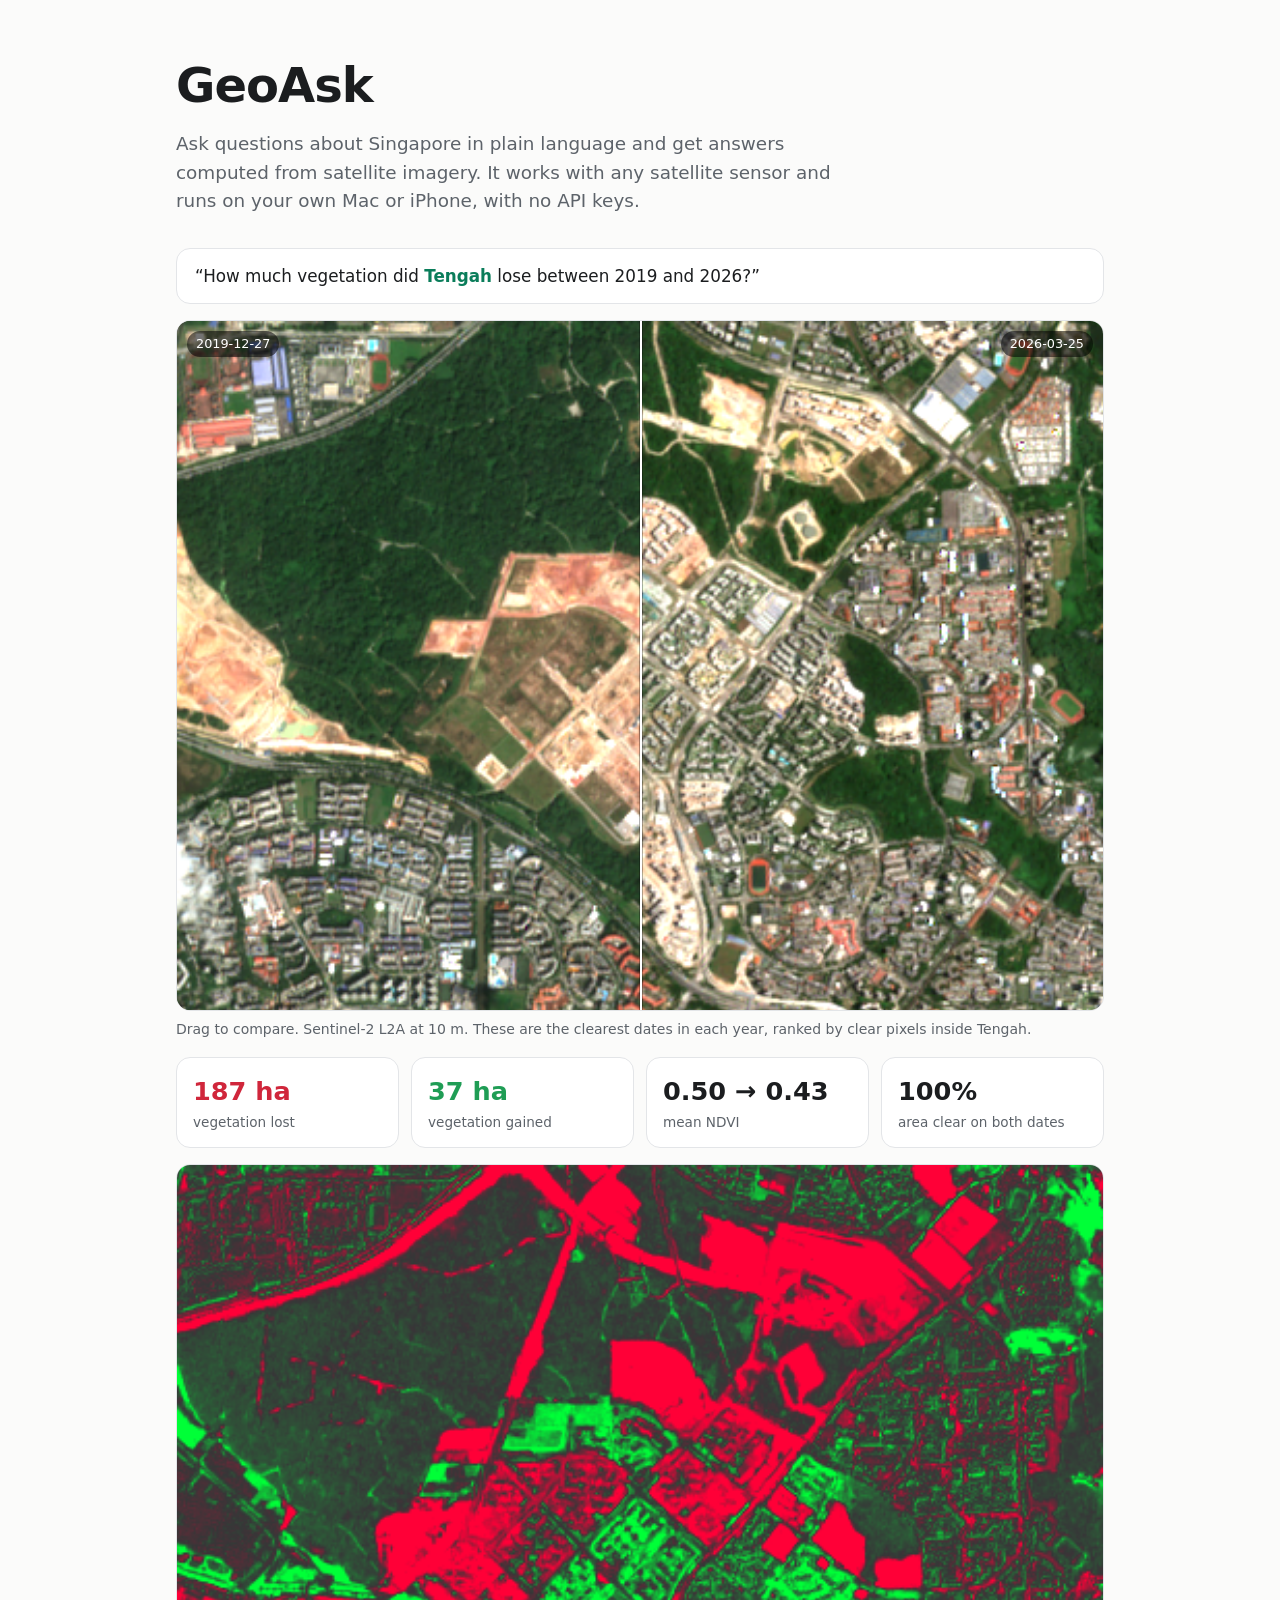
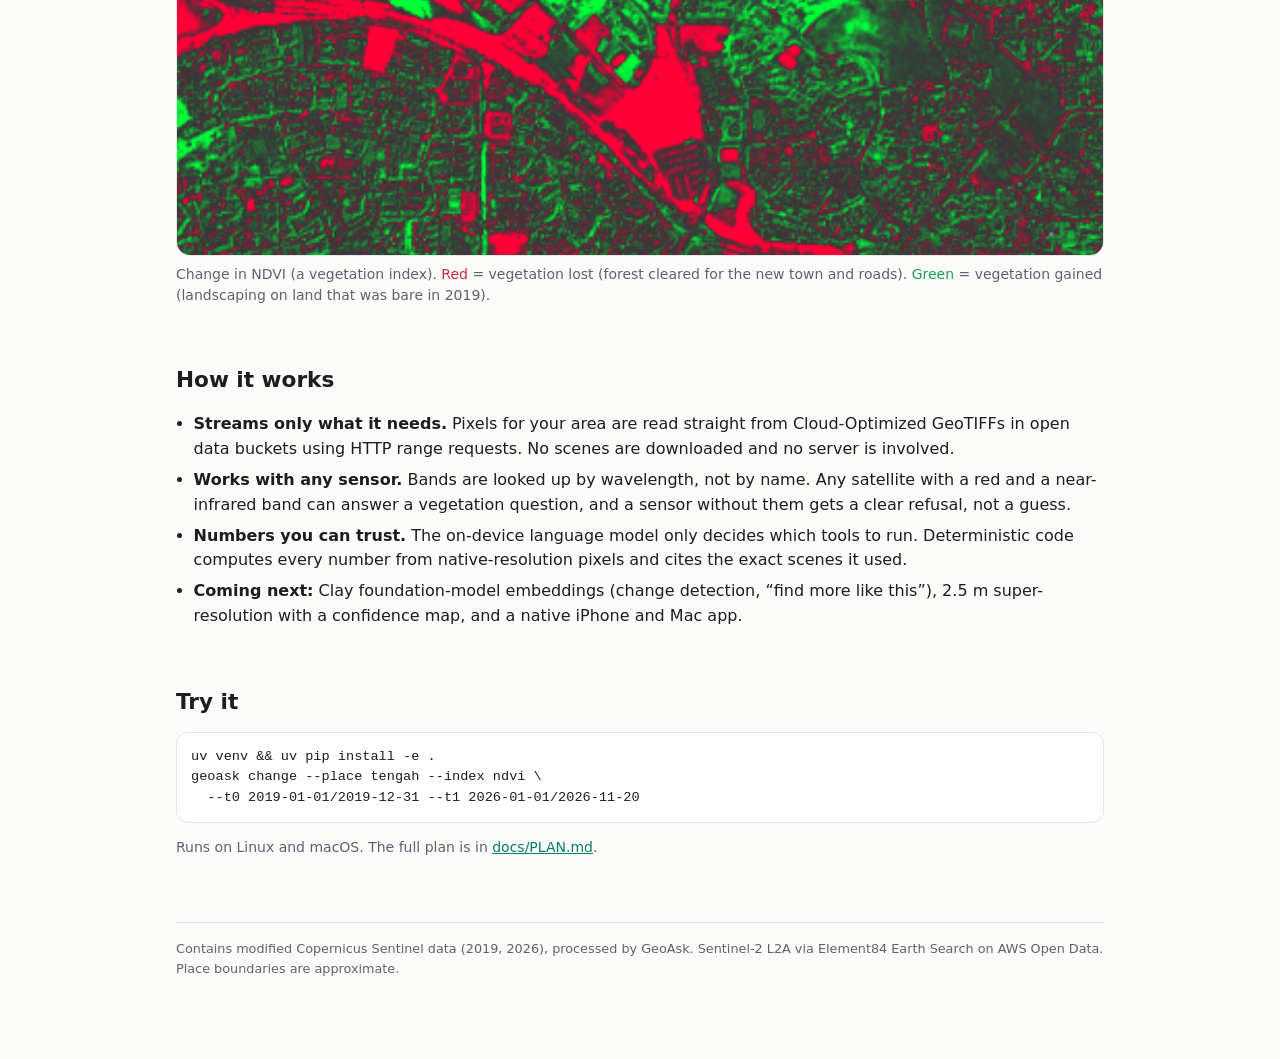
==== web/index.html @ bc2f6f86 "Point links at cweekiat/geoask Co-Authored-By: Claude Opus 5.5 <noreply@anthropic.com>" ====
<!doctype html>
<html lang="en">
<head>
<meta charset="utf-8">
<meta name="viewport" content="width=device-width, initial-scale=1">
<title>GeoAsk</title>
<meta name="description" content="Ask questions about Singapore in plain language. Answers computed from satellite imagery, with any sensor, on your own device.">
<style>
  :root {
    --bg: #fbfbfa; --fg: #1b1d1f; --muted: #5d636a; --line: #e3e5e8; --card: #ffffff;
    --accent: #0a7d5a; --loss: #d0263b; --gain: #1f9d55;
  }
  @media (prefers-color-scheme: dark) {
    :root:not([data-theme="light"]) {
      --bg: #0f1113; --fg: #e9eaec; --muted: #9aa1a8; --line: #24282c; --card: #16191c;
      --accent: #3ccf9b; --loss: #ff5a6e; --gain: #4ad885;
    }
  }
  :root[data-theme="dark"] {
    --bg: #0f1113; --fg: #e9eaec; --muted: #9aa1a8; --line: #24282c; --card: #16191c;
    --accent: #3ccf9b; --loss: #ff5a6e; --gain: #4ad885;
  }
  * { box-sizing: border-box; }
  body { margin: 0; background: var(--bg); color: var(--fg);
    font: 16px/1.55 -apple-system, BlinkMacSystemFont, "SF Pro Text", "Inter", system-ui, sans-serif; }
  main { max-width: 960px; margin: 0 auto; padding: 48px 16px 80px; }
  h1 { font-size: clamp(2rem, 5vw, 3rem); letter-spacing: -0.02em; margin: 0 0 8px; }
  h2 { font-size: 1.35rem; margin: 56px 0 12px; }
  .lede { font-size: 1.15rem; color: var(--muted); max-width: 680px; margin: 0; }
  .q { margin: 32px 0 0; padding: 14px 18px; border: 1px solid var(--line); border-radius: 14px;
    background: var(--card); font-size: 1.05rem; }
  .q b { color: var(--accent); }
  .compare { position: relative; margin-top: 16px; border-radius: 14px; overflow: hidden;
    border: 1px solid var(--line); aspect-ratio: 447 / 333; user-select: none; touch-action: none; }
  .compare img { position: absolute; inset: 0; width: 100%; height: 100%; object-fit: cover; display: block; }
  .compare .top { clip-path: inset(0 calc(100% - var(--x, 50%)) 0 0); }
  .handle { position: absolute; top: 0; bottom: 0; left: var(--x, 50%); width: 2px; background: #fff;
    box-shadow: 0 0 0 1px rgba(0,0,0,.3); }
  .tag { position: absolute; top: 10px; padding: 3px 9px; border-radius: 99px; font-size: .8rem;
    background: rgba(0,0,0,.55); color: #fff; }
  .tag.l { left: 10px; } .tag.r { right: 10px; }
  .row { display: grid; grid-template-columns: repeat(auto-fit, minmax(150px, 1fr)); gap: 12px; margin-top: 16px; }
  .stat { padding: 14px 16px; border: 1px solid var(--line); border-radius: 14px; background: var(--card); }
  .stat .v { font-size: 1.6rem; font-weight: 650; font-variant-numeric: tabular-nums; }
  .stat .k { color: var(--muted); font-size: .85rem; }
  .loss { color: var(--loss); } .gain { color: var(--gain); }
  figure { margin: 16px 0 0; }
  figure img { width: 100%; border-radius: 14px; border: 1px solid var(--line); display: block; }
  figcaption, .note { color: var(--muted); font-size: .875rem; margin-top: 8px; }
  ul.points { padding-left: 1.1em; } ul.points li { margin: 6px 0; }
  code { font: .9em ui-monospace, "SF Mono", Menlo, monospace; background: var(--card);
    border: 1px solid var(--line); padding: 1px 5px; border-radius: 6px; }
  pre { background: var(--card); border: 1px solid var(--line); border-radius: 12px; padding: 14px;
    overflow-x: auto; font: .85rem/1.5 ui-monospace, "SF Mono", Menlo, monospace; }
  footer { margin-top: 64px; color: var(--muted); font-size: .8rem; border-top: 1px solid var(--line); padding-top: 16px; }
  a { color: var(--accent); }
</style>
</head>
<body>
<main>
  <h1>GeoAsk</h1>
  <p class="lede">Ask questions about Singapore in plain language and get answers computed from satellite imagery. It works with any satellite sensor and runs on your own Mac or iPhone, with no API keys.</p>

  <p class="q">“How much vegetation did <b>Tengah</b> lose between 2019 and 2026?”</p>

  <div class="compare" id="cmp" aria-label="Before and after comparison, drag to compare">
    <img src="gallery/tengah/after_2026-03-25.png" alt="Sentinel-2 true colour, Tengah, 25 March 2026">
    <img class="top" src="gallery/tengah/before_2019-12-27.png" alt="Sentinel-2 true colour, Tengah, 27 December 2019">
    <div class="handle"></div>
    <span class="tag l" id="d0">2019-12-27</span><span class="tag r" id="d1">2026-03-25</span>
  </div>
  <p class="note">Drag to compare. Sentinel-2 L2A at 10 m. These are the clearest dates in each year, ranked by clear pixels inside Tengah.</p>

  <div class="row" id="stats"></div>

  <figure>
    <img src="gallery/tengah/delta_ndvi.png" alt="Map of NDVI change, red for vegetation loss and green for gain">
    <figcaption>Change in NDVI (a vegetation index). <span class="loss">Red</span> = vegetation lost (forest cleared for the new town and roads). <span class="gain">Green</span> = vegetation gained (landscaping on land that was bare in 2019).</figcaption>
  </figure>

  <h2>How it works</h2>
  <ul class="points">
    <li><b>Streams only what it needs.</b> Pixels for your area are read straight from Cloud-Optimized GeoTIFFs in open data buckets using HTTP range requests. No scenes are downloaded and no server is involved.</li>
    <li><b>Works with any sensor.</b> Bands are looked up by wavelength, not by name. Any satellite with a red and a near-infrared band can answer a vegetation question, and a sensor without them gets a clear refusal, not a guess.</li>
    <li><b>Numbers you can trust.</b> The on-device language model only decides which tools to run. Deterministic code computes every number from native-resolution pixels and cites the exact scenes it used.</li>
    <li><b>Coming next:</b> Clay foundation-model embeddings (change detection, “find more like this”), 2.5 m super-resolution with a confidence map, and a native iPhone and Mac app.</li>
  </ul>

  <h2>Try it</h2>
<pre>uv venv && uv pip install -e .
geoask change --place tengah --index ndvi \
  --t0 2019-01-01/2019-12-31 --t1 2026-01-01/2026-11-20</pre>
  <p class="note">Runs on Linux and macOS. The full plan is in <a href="https://github.com/cweekiat/geoask/blob/main/docs/PLAN.md">docs/PLAN.md</a>.</p>

  <footer>Contains modified Copernicus Sentinel data (2019, 2026), processed by GeoAsk. Sentinel-2 L2A via Element84 Earth Search on AWS Open Data. Place boundaries are approximate.</footer>
</main>
<script>
  const cmp = document.getElementById('cmp');
  const set = (clientX) => {
    const r = cmp.getBoundingClientRect();
    const x = Math.min(Math.max((clientX - r.left) / r.width, 0), 1);
    cmp.style.setProperty('--x', (x * 100).toFixed(1) + '%');
  };
  let drag = false;
  cmp.addEventListener('pointerdown', e => { drag = true; cmp.setPointerCapture(e.pointerId); set(e.clientX); });
  cmp.addEventListener('pointermove', e => drag && set(e.clientX));
  cmp.addEventListener('pointerup', () => drag = false);

  fetch('gallery/tengah/result.json').then(r => r.json()).then(d => {
    const fmt = n => Math.round(n).toLocaleString();
    document.getElementById('stats').innerHTML = [
      ['loss', fmt(d.loss_ha) + ' ha', 'vegetation lost'],
      ['gain', fmt(d.gain_ha) + ' ha', 'vegetation gained'],
      ['', d.mean0.toFixed(2) + ' → ' + d.mean1.toFixed(2), 'mean NDVI'],
      ['', Math.round(d.compared_fraction * 100) + '%', 'area clear on both dates'],
    ].map(([c, v, k]) => `<div class="stat"><div class="v ${c}">${v}</div><div class="k">${k}</div></div>`).join('');
  }).catch(() => {});
</script>
</body>
</html>
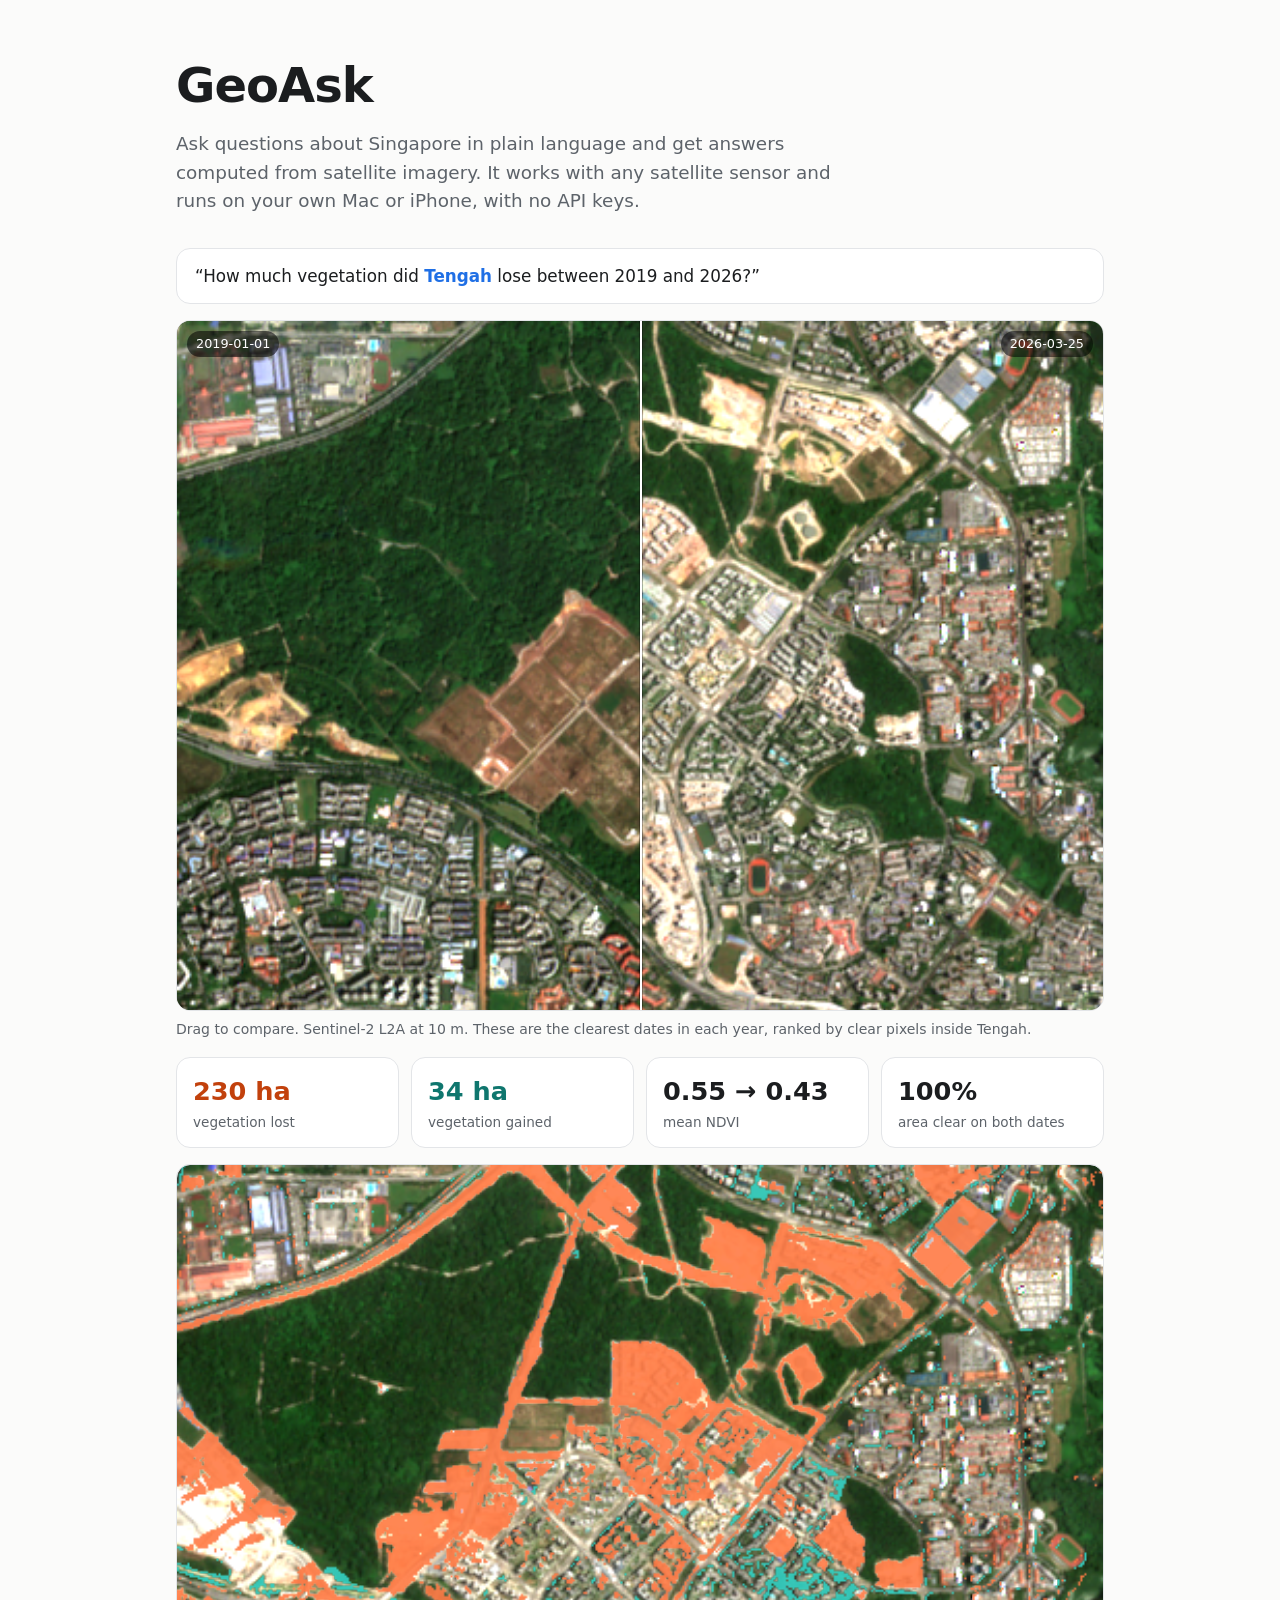
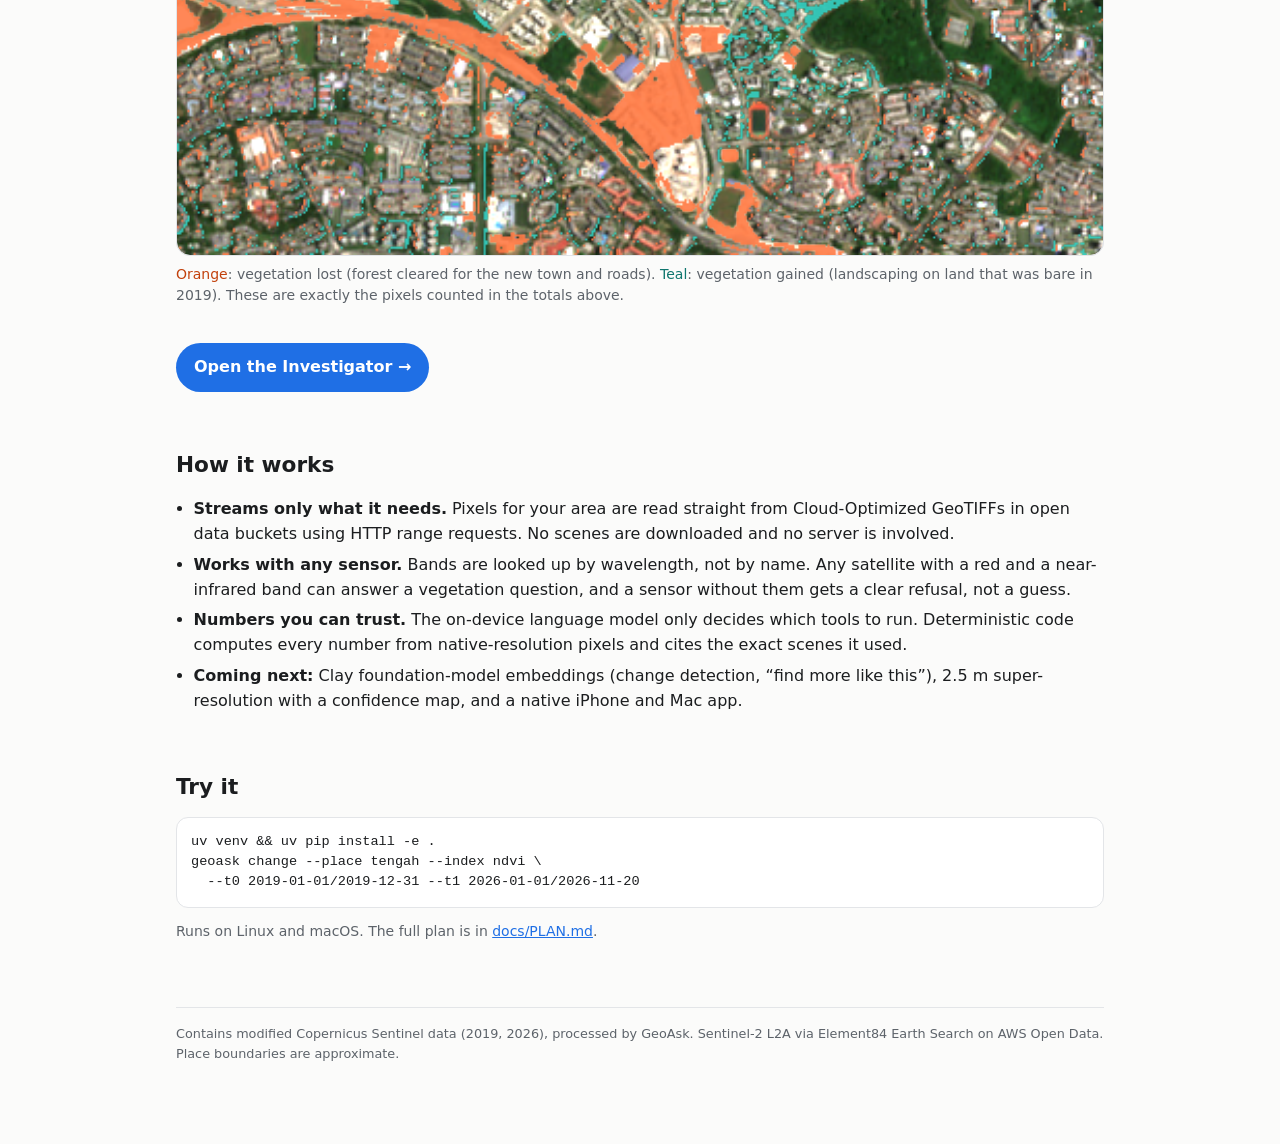
==== commit cef734dd: "Investigator app, model-agnostic GFM layer, haze re-check - web/app: Google Maps/Earth-style investi" ====
--- a/web/index.html
+++ b/web/index.html
@@ -8,17 +8,17 @@
 <style>
   :root {
     --bg: #fbfbfa; --fg: #1b1d1f; --muted: #5d636a; --line: #e3e5e8; --card: #ffffff;
-    --accent: #0a7d5a; --loss: #d0263b; --gain: #1f9d55;
+    --accent: #1f6fe5; --loss: #c2410c; --gain: #0f766e;
   }
   @media (prefers-color-scheme: dark) {
     :root:not([data-theme="light"]) {
       --bg: #0f1113; --fg: #e9eaec; --muted: #9aa1a8; --line: #24282c; --card: #16191c;
-      --accent: #3ccf9b; --loss: #ff5a6e; --gain: #4ad885;
+      --accent: #5aa9ff; --loss: #ff7a45; --gain: #34d1c4;
     }
   }
   :root[data-theme="dark"] {
     --bg: #0f1113; --fg: #e9eaec; --muted: #9aa1a8; --line: #24282c; --card: #16191c;
-    --accent: #3ccf9b; --loss: #ff5a6e; --gain: #4ad885;
+    --accent: #5aa9ff; --loss: #ff7a45; --gain: #34d1c4;
   }
   * { box-sizing: border-box; }
   body { margin: 0; background: var(--bg); color: var(--fg);
@@ -45,6 +45,10 @@
   .stat .k { color: var(--muted); font-size: .85rem; }
   .loss { color: var(--loss); } .gain { color: var(--gain); }
   figure { margin: 16px 0 0; }
+  figure.overlay { display: grid; }
+  figure.overlay img { grid-area: 1 / 1; }
+  figure.overlay figcaption { grid-area: 2 / 1; }
+  .cta { display: inline-block; margin-top: 20px; padding: 12px 18px; border-radius: 999px; background: #1f6fe5; color: #fff; text-decoration: none; font-weight: 600; }
   figure img { width: 100%; border-radius: 14px; border: 1px solid var(--line); display: block; }
   figcaption, .note { color: var(--muted); font-size: .875rem; margin-top: 8px; }
   ul.points { padding-left: 1.1em; } ul.points li { margin: 6px 0; }
@@ -64,19 +68,21 @@
   <p class="q">“How much vegetation did <b>Tengah</b> lose between 2019 and 2026?”</p>
 
   <div class="compare" id="cmp" aria-label="Before and after comparison, drag to compare">
-    <img src="gallery/tengah/after_2026-03-25.png" alt="Sentinel-2 true colour, Tengah, 25 March 2026">
-    <img class="top" src="gallery/tengah/before_2019-12-27.png" alt="Sentinel-2 true colour, Tengah, 27 December 2019">
+    <img src="gallery/tengah/after.png" alt="Sentinel-2 true colour, Tengah, 25 March 2026">
+    <img class="top" src="gallery/tengah/before.png" alt="Sentinel-2 true colour, Tengah, 1 January 2019">
     <div class="handle"></div>
-    <span class="tag l" id="d0">2019-12-27</span><span class="tag r" id="d1">2026-03-25</span>
+    <span class="tag l" id="d0">2019-01-01</span><span class="tag r" id="d1">2026-03-25</span>
   </div>
   <p class="note">Drag to compare. Sentinel-2 L2A at 10 m. These are the clearest dates in each year, ranked by clear pixels inside Tengah.</p>
 
   <div class="row" id="stats"></div>
 
-  <figure>
-    <img src="gallery/tengah/delta_ndvi.png" alt="Map of NDVI change, red for vegetation loss and green for gain">
-    <figcaption>Change in NDVI (a vegetation index). <span class="loss">Red</span> = vegetation lost (forest cleared for the new town and roads). <span class="gain">Green</span> = vegetation gained (landscaping on land that was bare in 2019).</figcaption>
+  <figure class="overlay">
+    <img src="gallery/tengah/after.png" alt="">
+    <img src="gallery/tengah/delta.png" alt="Pixels where vegetation was lost (orange) or gained (teal), over the 2026 image">
+    <figcaption><span class="loss">Orange</span>: vegetation lost (forest cleared for the new town and roads). <span class="gain">Teal</span>: vegetation gained (landscaping on land that was bare in 2019). These are exactly the pixels counted in the totals above.</figcaption>
   </figure>
+  <p><a class="cta" href="app/">Open the Investigator →</a></p>
 
   <h2>How it works</h2>
   <ul class="points">
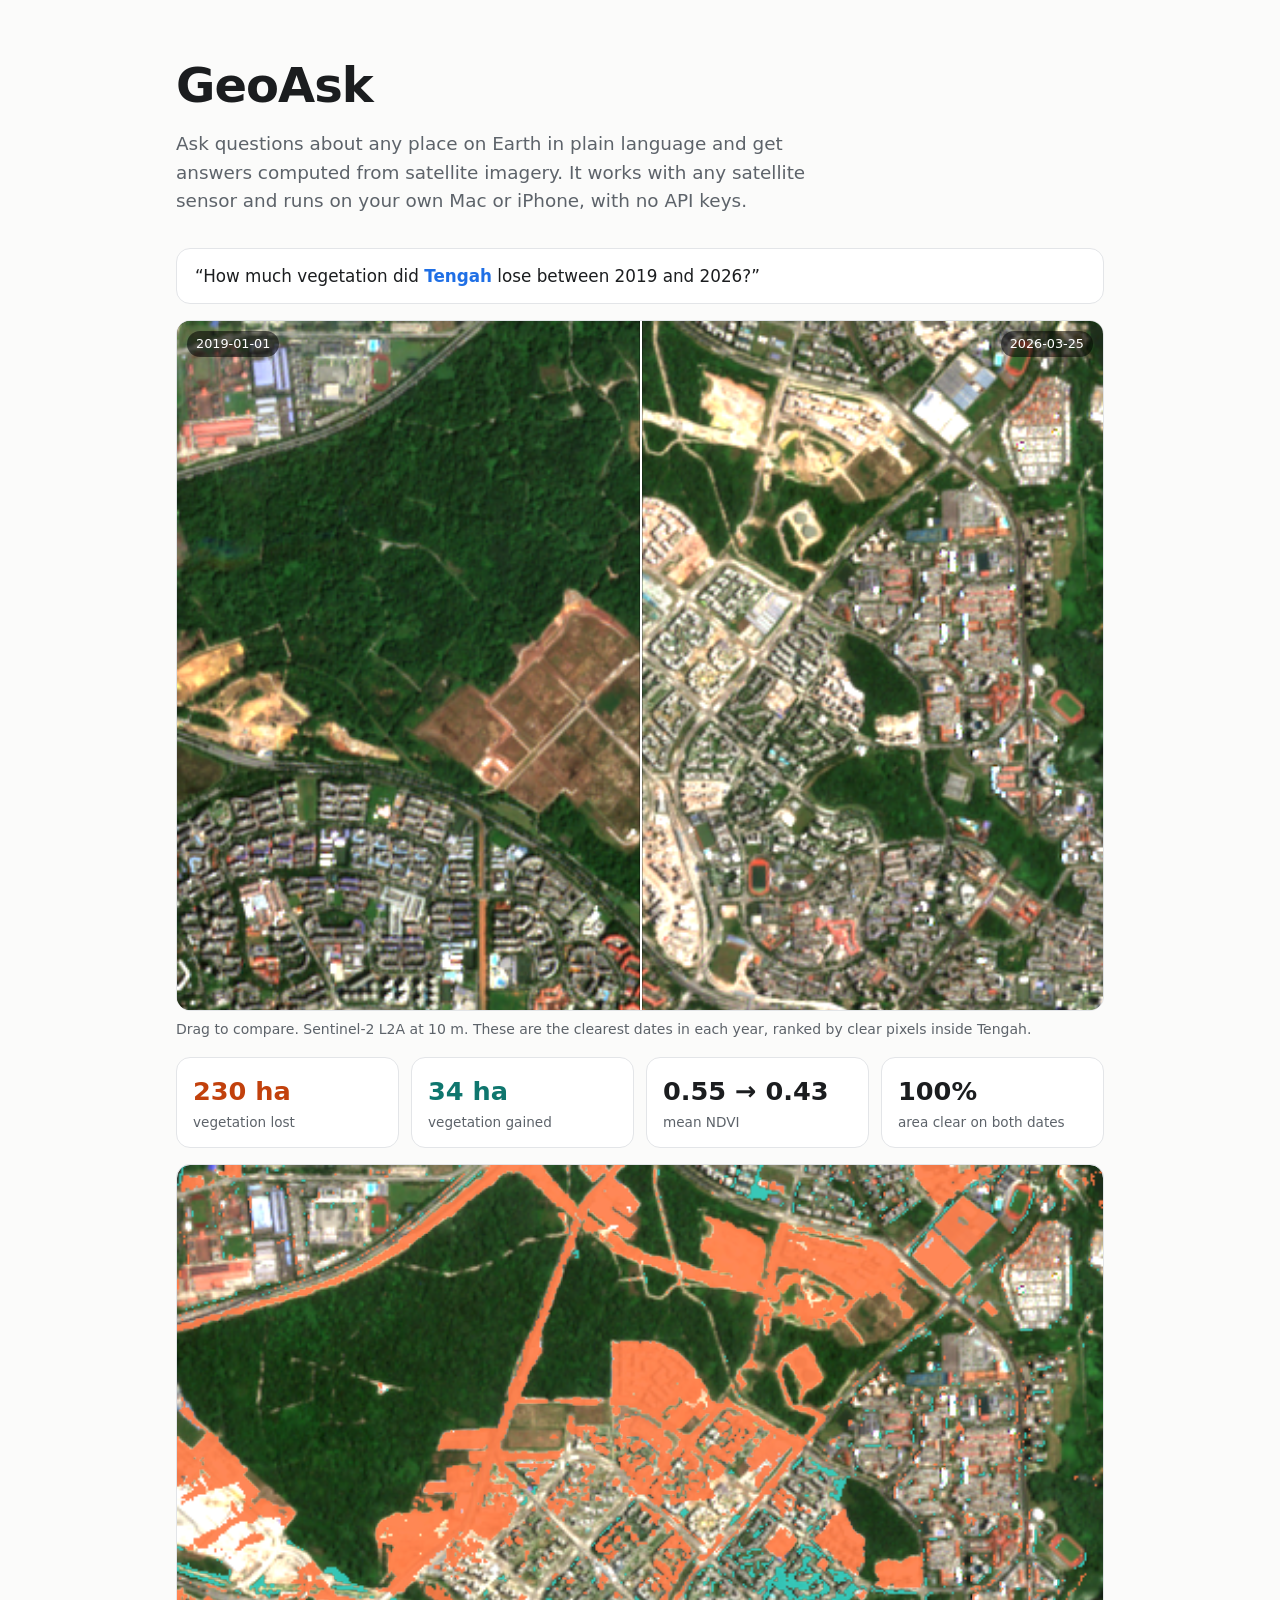
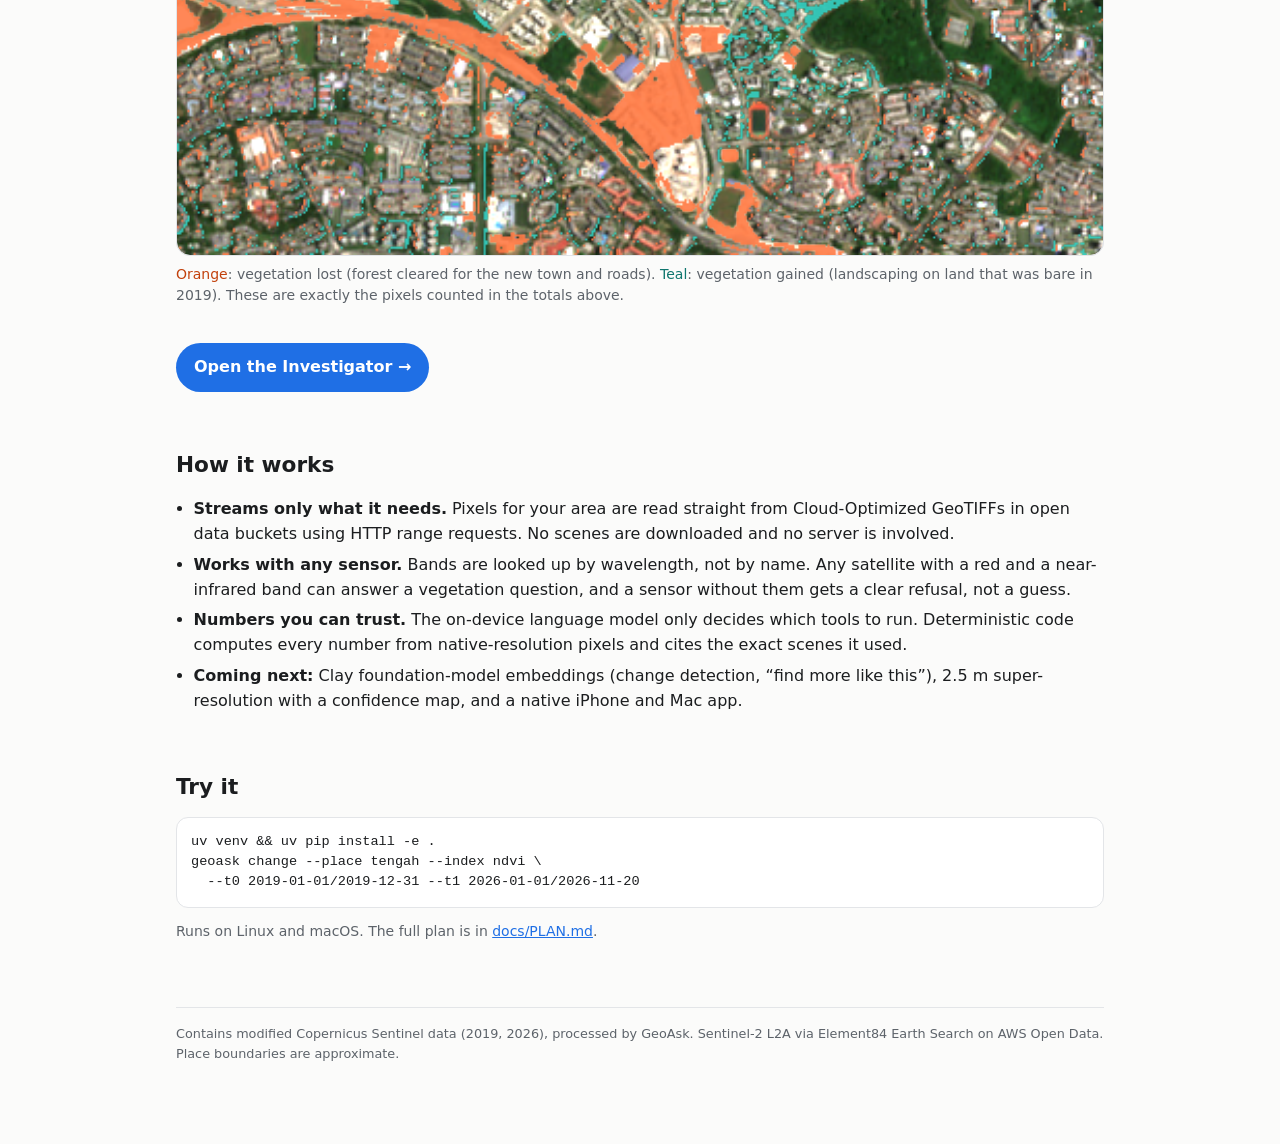
==== commit f12ca7d2: "Work anywhere on Earth: per-area UTM grid, worldwide place search - grid_for picks the WGS84/UTM zon" ====
--- a/web/index.html
+++ b/web/index.html
@@ -4,7 +4,7 @@
 <meta charset="utf-8">
 <meta name="viewport" content="width=device-width, initial-scale=1">
 <title>GeoAsk</title>
-<meta name="description" content="Ask questions about Singapore in plain language. Answers computed from satellite imagery, with any sensor, on your own device.">
+<meta name="description" content="Ask questions about any place on Earth in plain language. Answers computed from satellite imagery, with any sensor, on your own device.">
 <style>
   :root {
     --bg: #fbfbfa; --fg: #1b1d1f; --muted: #5d636a; --line: #e3e5e8; --card: #ffffff;
@@ -63,7 +63,7 @@
 <body>
 <main>
   <h1>GeoAsk</h1>
-  <p class="lede">Ask questions about Singapore in plain language and get answers computed from satellite imagery. It works with any satellite sensor and runs on your own Mac or iPhone, with no API keys.</p>
+  <p class="lede">Ask questions about any place on Earth in plain language and get answers computed from satellite imagery. It works with any satellite sensor and runs on your own Mac or iPhone, with no API keys.</p>
 
   <p class="q">“How much vegetation did <b>Tengah</b> lose between 2019 and 2026?”</p>
 
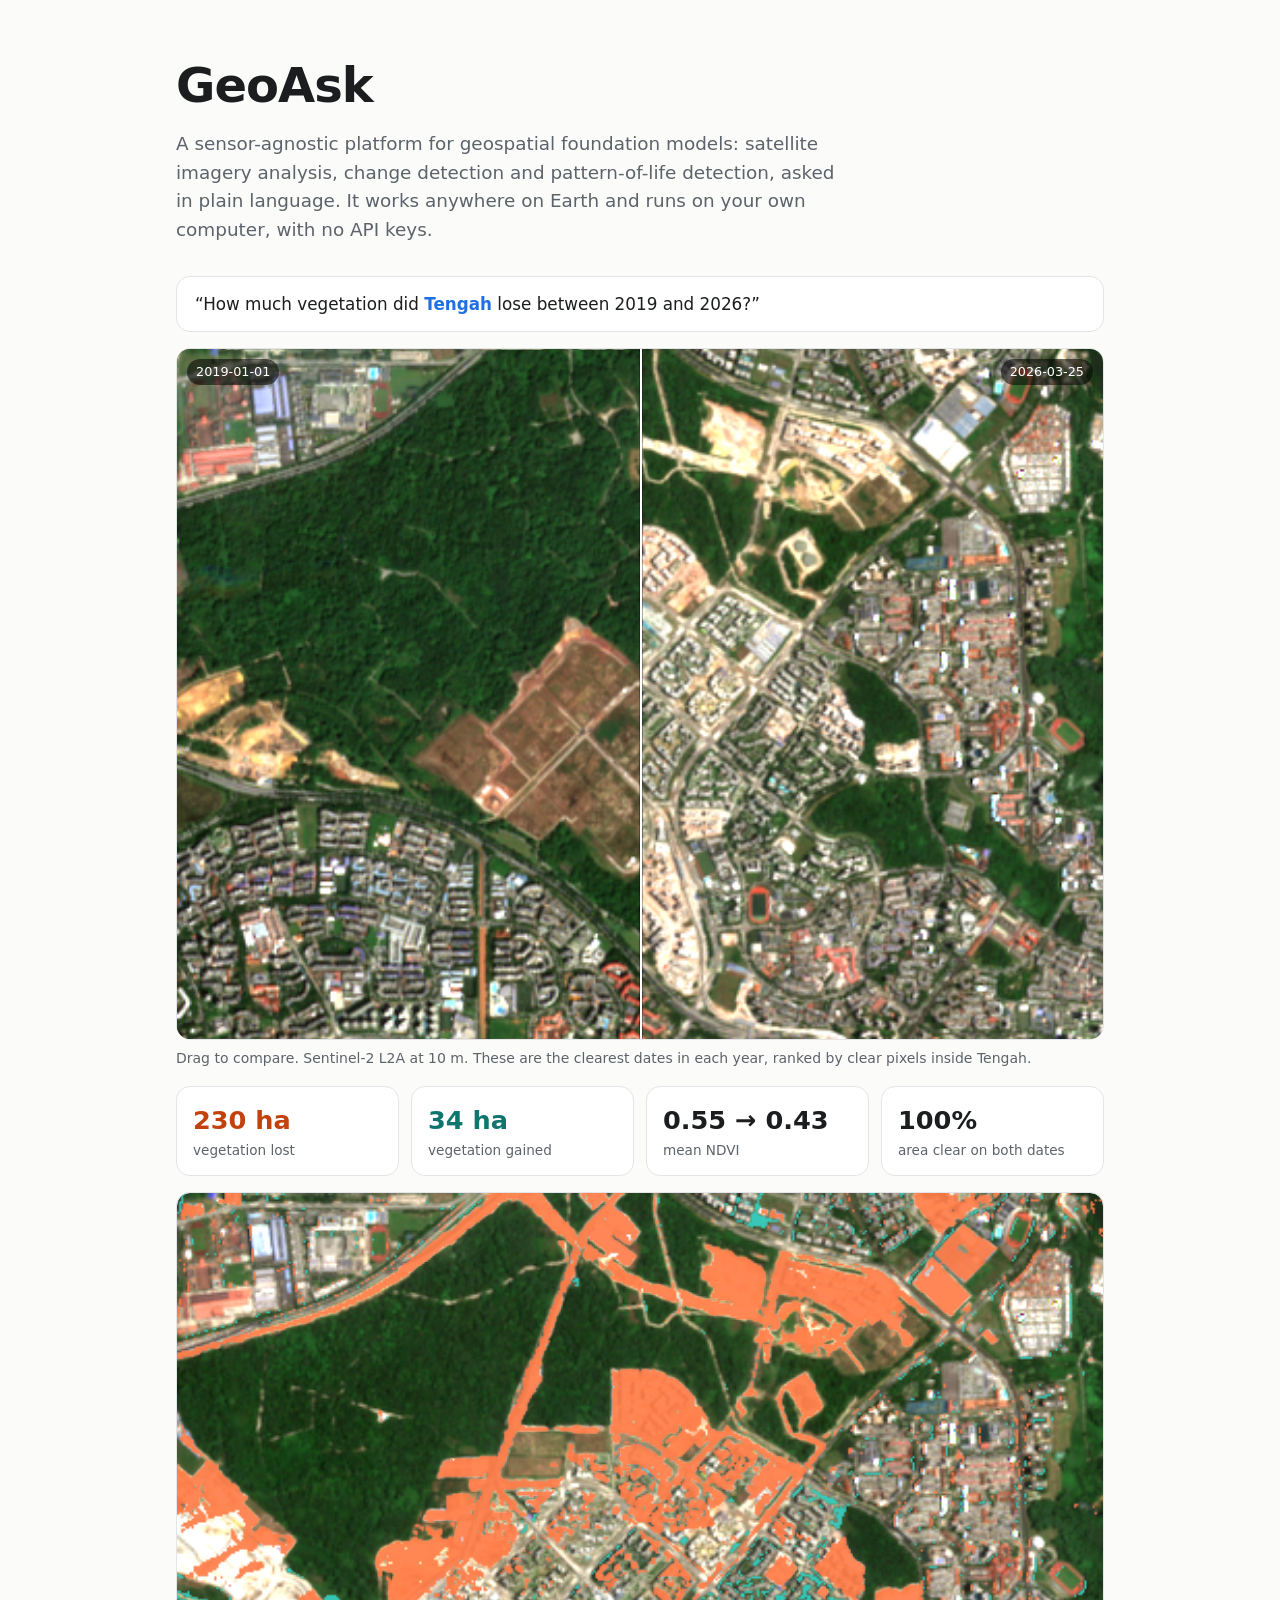
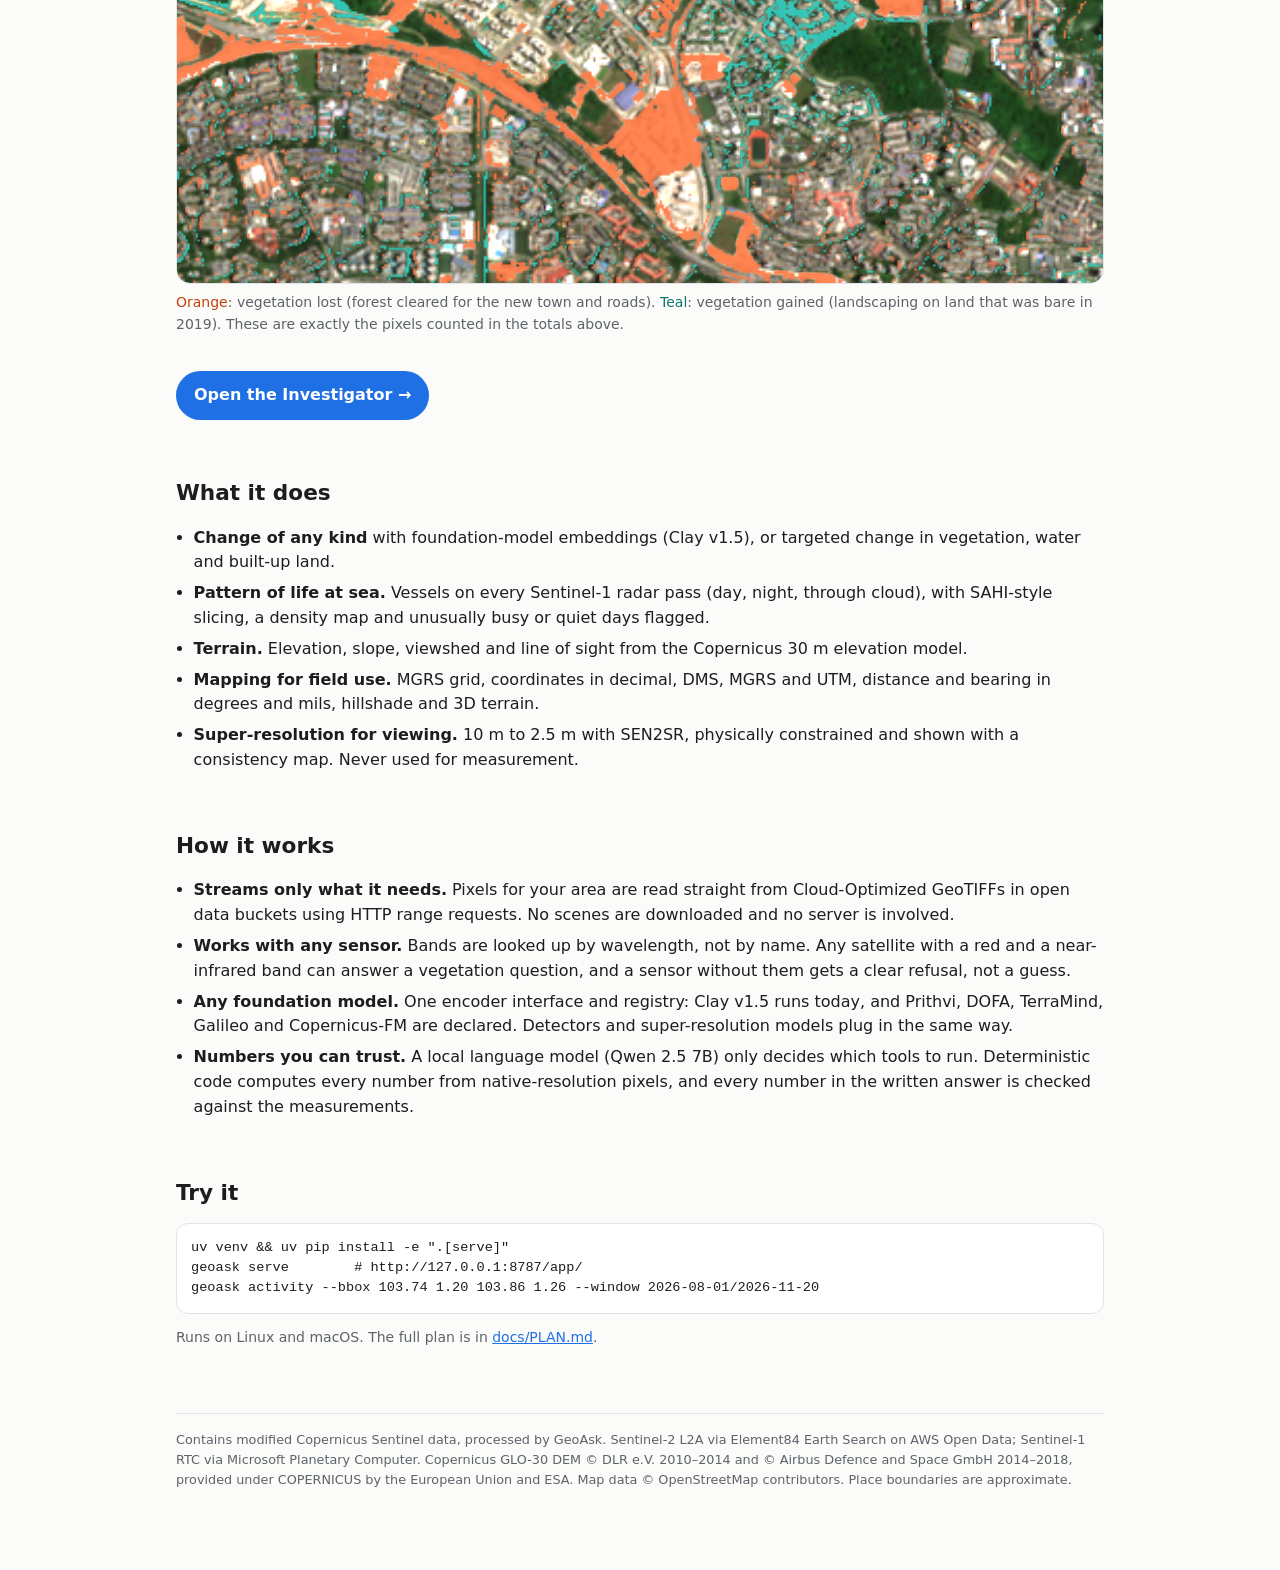
==== commit 733a7f7f: "Platform for GFMs: pattern of life, terrain, super-resolution, MGRS mapping - Detection: detector in" ====
--- a/web/index.html
+++ b/web/index.html
@@ -4,7 +4,7 @@
 <meta charset="utf-8">
 <meta name="viewport" content="width=device-width, initial-scale=1">
 <title>GeoAsk</title>
-<meta name="description" content="Ask questions about any place on Earth in plain language. Answers computed from satellite imagery, with any sensor, on your own device.">
+<meta name="description" content="A sensor-agnostic platform for geospatial foundation models: satellite imagery analysis, change detection and pattern-of-life detection, asked in plain language.">
 <style>
   :root {
     --bg: #fbfbfa; --fg: #1b1d1f; --muted: #5d636a; --line: #e3e5e8; --card: #ffffff;
@@ -63,7 +63,7 @@
 <body>
 <main>
   <h1>GeoAsk</h1>
-  <p class="lede">Ask questions about any place on Earth in plain language and get answers computed from satellite imagery. It works with any satellite sensor and runs on your own Mac or iPhone, with no API keys.</p>
+  <p class="lede">A sensor-agnostic platform for geospatial foundation models: satellite imagery analysis, change detection and pattern-of-life detection, asked in plain language. It works anywhere on Earth and runs on your own computer, with no API keys.</p>
 
   <p class="q">“How much vegetation did <b>Tengah</b> lose between 2019 and 2026?”</p>
 
@@ -84,21 +84,30 @@
   </figure>
   <p><a class="cta" href="app/">Open the Investigator →</a></p>
 
+  <h2>What it does</h2>
+  <ul class="points">
+    <li><b>Change of any kind</b> with foundation-model embeddings (Clay v1.5), or targeted change in vegetation, water and built-up land.</li>
+    <li><b>Pattern of life at sea.</b> Vessels on every Sentinel-1 radar pass (day, night, through cloud), with SAHI-style slicing, a density map and unusually busy or quiet days flagged.</li>
+    <li><b>Terrain.</b> Elevation, slope, viewshed and line of sight from the Copernicus 30 m elevation model.</li>
+    <li><b>Mapping for field use.</b> MGRS grid, coordinates in decimal, DMS, MGRS and UTM, distance and bearing in degrees and mils, hillshade and 3D terrain.</li>
+    <li><b>Super-resolution for viewing.</b> 10 m to 2.5 m with SEN2SR, physically constrained and shown with a consistency map. Never used for measurement.</li>
+  </ul>
+
   <h2>How it works</h2>
   <ul class="points">
     <li><b>Streams only what it needs.</b> Pixels for your area are read straight from Cloud-Optimized GeoTIFFs in open data buckets using HTTP range requests. No scenes are downloaded and no server is involved.</li>
     <li><b>Works with any sensor.</b> Bands are looked up by wavelength, not by name. Any satellite with a red and a near-infrared band can answer a vegetation question, and a sensor without them gets a clear refusal, not a guess.</li>
-    <li><b>Numbers you can trust.</b> The on-device language model only decides which tools to run. Deterministic code computes every number from native-resolution pixels and cites the exact scenes it used.</li>
-    <li><b>Coming next:</b> Clay foundation-model embeddings (change detection, “find more like this”), 2.5 m super-resolution with a confidence map, and a native iPhone and Mac app.</li>
+    <li><b>Any foundation model.</b> One encoder interface and registry: Clay v1.5 runs today, and Prithvi, DOFA, TerraMind, Galileo and Copernicus-FM are declared. Detectors and super-resolution models plug in the same way.</li>
+    <li><b>Numbers you can trust.</b> A local language model (Qwen 2.5 7B) only decides which tools to run. Deterministic code computes every number from native-resolution pixels, and every number in the written answer is checked against the measurements.</li>
   </ul>
 
   <h2>Try it</h2>
-<pre>uv venv && uv pip install -e .
-geoask change --place tengah --index ndvi \
-  --t0 2019-01-01/2019-12-31 --t1 2026-01-01/2026-11-20</pre>
+<pre>uv venv && uv pip install -e ".[serve]"
+geoask serve        # http://127.0.0.1:8787/app/
+geoask activity --bbox 103.74 1.20 103.86 1.26 --window 2026-08-01/2026-11-20</pre>
   <p class="note">Runs on Linux and macOS. The full plan is in <a href="https://github.com/cweekiat/geoask/blob/main/docs/PLAN.md">docs/PLAN.md</a>.</p>
 
-  <footer>Contains modified Copernicus Sentinel data (2019, 2026), processed by GeoAsk. Sentinel-2 L2A via Element84 Earth Search on AWS Open Data. Place boundaries are approximate.</footer>
+  <footer>Contains modified Copernicus Sentinel data, processed by GeoAsk. Sentinel-2 L2A via Element84 Earth Search on AWS Open Data; Sentinel-1 RTC via Microsoft Planetary Computer. Copernicus GLO-30 DEM © DLR e.V. 2010–2014 and © Airbus Defence and Space GmbH 2014–2018, provided under COPERNICUS by the European Union and ESA. Map data © OpenStreetMap contributors. Place boundaries are approximate.</footer>
 </main>
 <script>
   const cmp = document.getElementById('cmp');
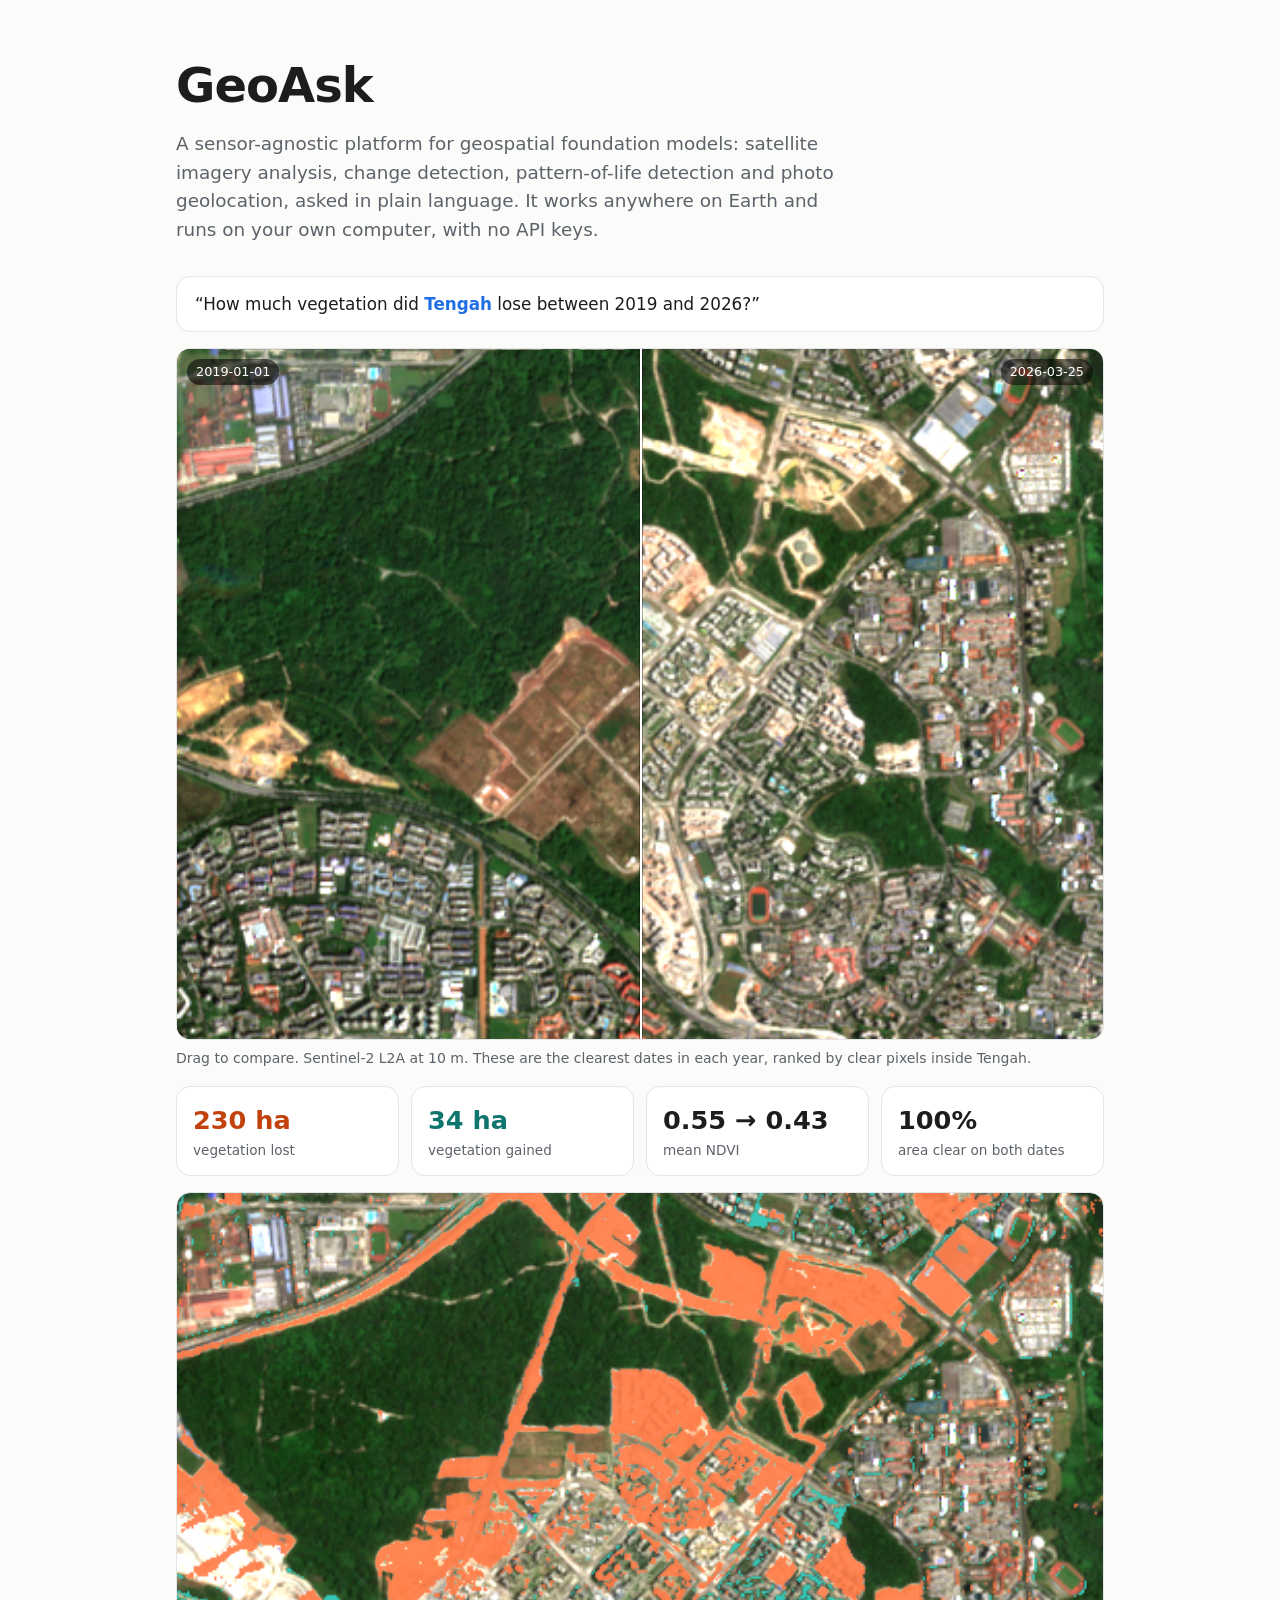
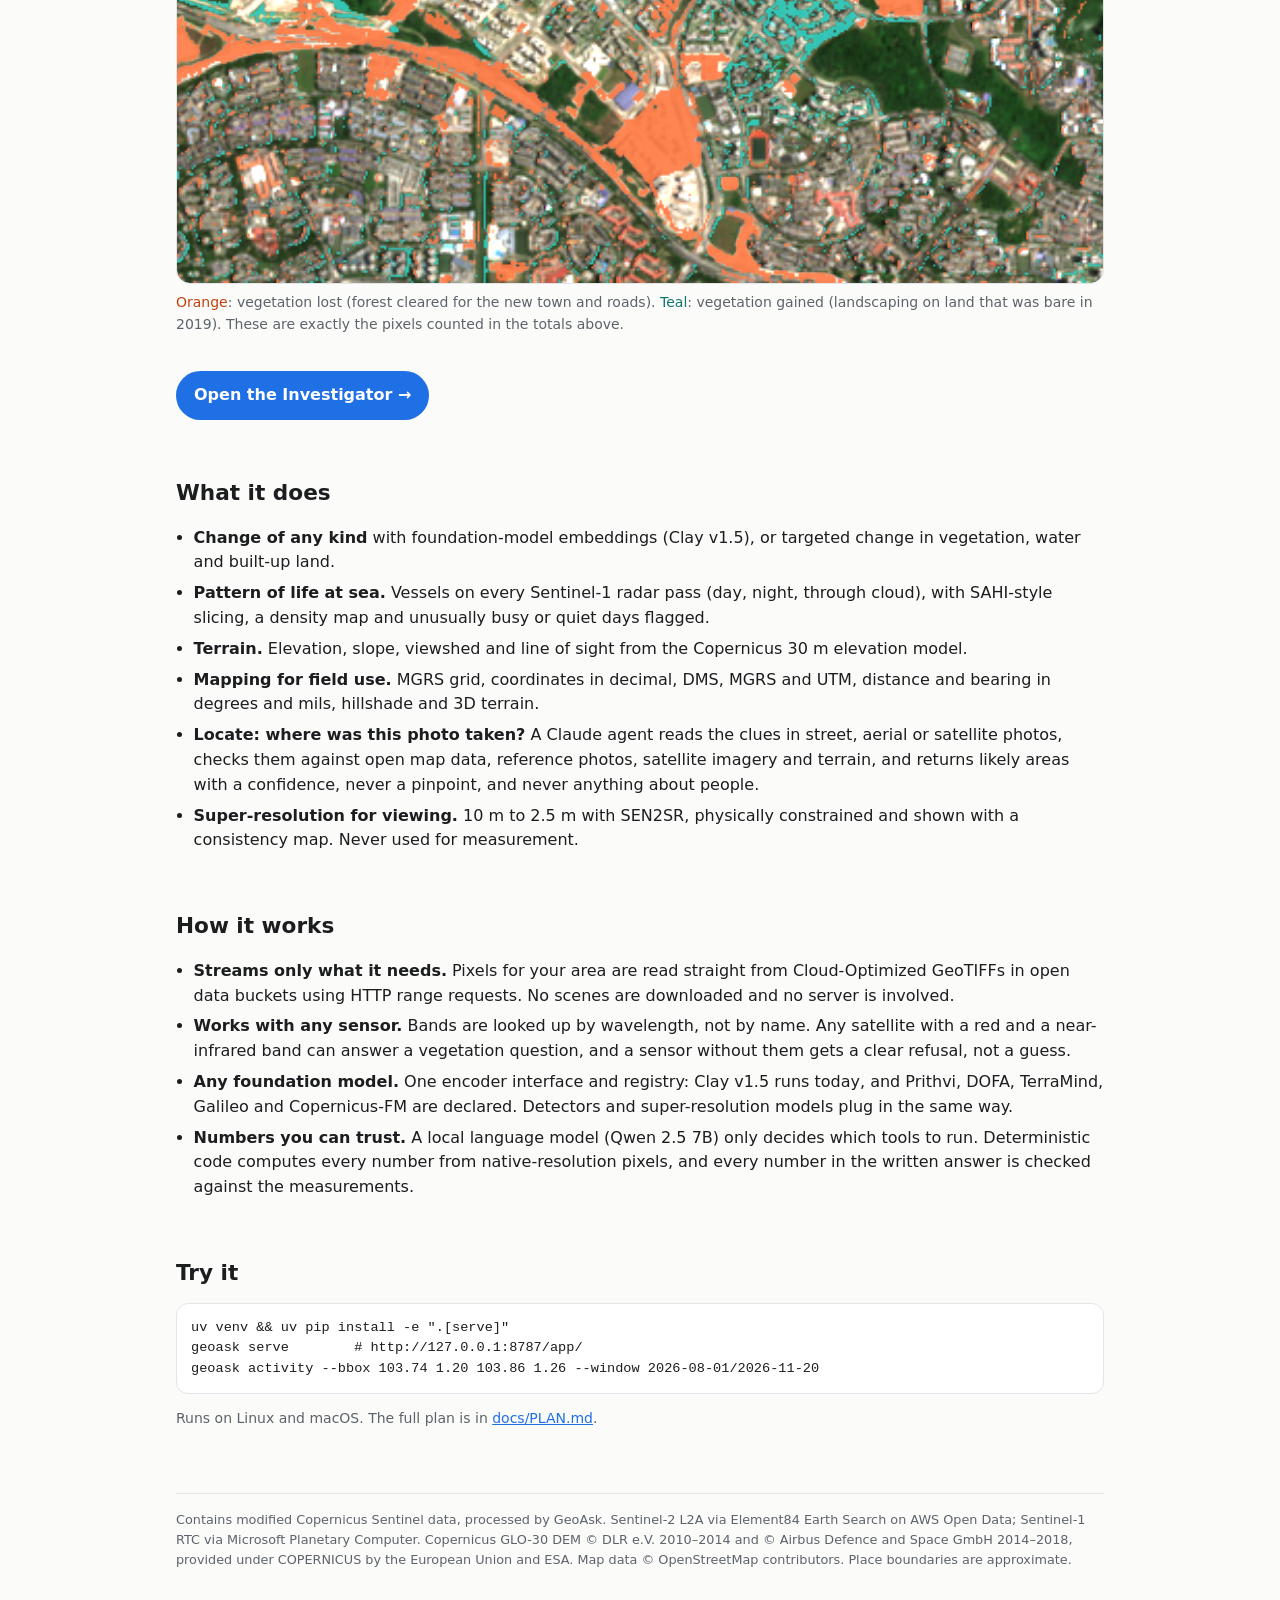
==== commit 867741f3: "Locate: Claude agent that geolocates photos to areas with confidence - geoask.geolocate: local photo" ====
--- a/web/index.html
+++ b/web/index.html
@@ -63,7 +63,7 @@
 <body>
 <main>
   <h1>GeoAsk</h1>
-  <p class="lede">A sensor-agnostic platform for geospatial foundation models: satellite imagery analysis, change detection and pattern-of-life detection, asked in plain language. It works anywhere on Earth and runs on your own computer, with no API keys.</p>
+  <p class="lede">A sensor-agnostic platform for geospatial foundation models: satellite imagery analysis, change detection, pattern-of-life detection and photo geolocation, asked in plain language. It works anywhere on Earth and runs on your own computer, with no API keys.</p>
 
   <p class="q">“How much vegetation did <b>Tengah</b> lose between 2019 and 2026?”</p>
 
@@ -90,6 +90,7 @@
     <li><b>Pattern of life at sea.</b> Vessels on every Sentinel-1 radar pass (day, night, through cloud), with SAHI-style slicing, a density map and unusually busy or quiet days flagged.</li>
     <li><b>Terrain.</b> Elevation, slope, viewshed and line of sight from the Copernicus 30 m elevation model.</li>
     <li><b>Mapping for field use.</b> MGRS grid, coordinates in decimal, DMS, MGRS and UTM, distance and bearing in degrees and mils, hillshade and 3D terrain.</li>
+    <li><b>Locate: where was this photo taken?</b> A Claude agent reads the clues in street, aerial or satellite photos, checks them against open map data, reference photos, satellite imagery and terrain, and returns likely areas with a confidence, never a pinpoint, and never anything about people.</li>
     <li><b>Super-resolution for viewing.</b> 10 m to 2.5 m with SEN2SR, physically constrained and shown with a consistency map. Never used for measurement.</li>
   </ul>
 
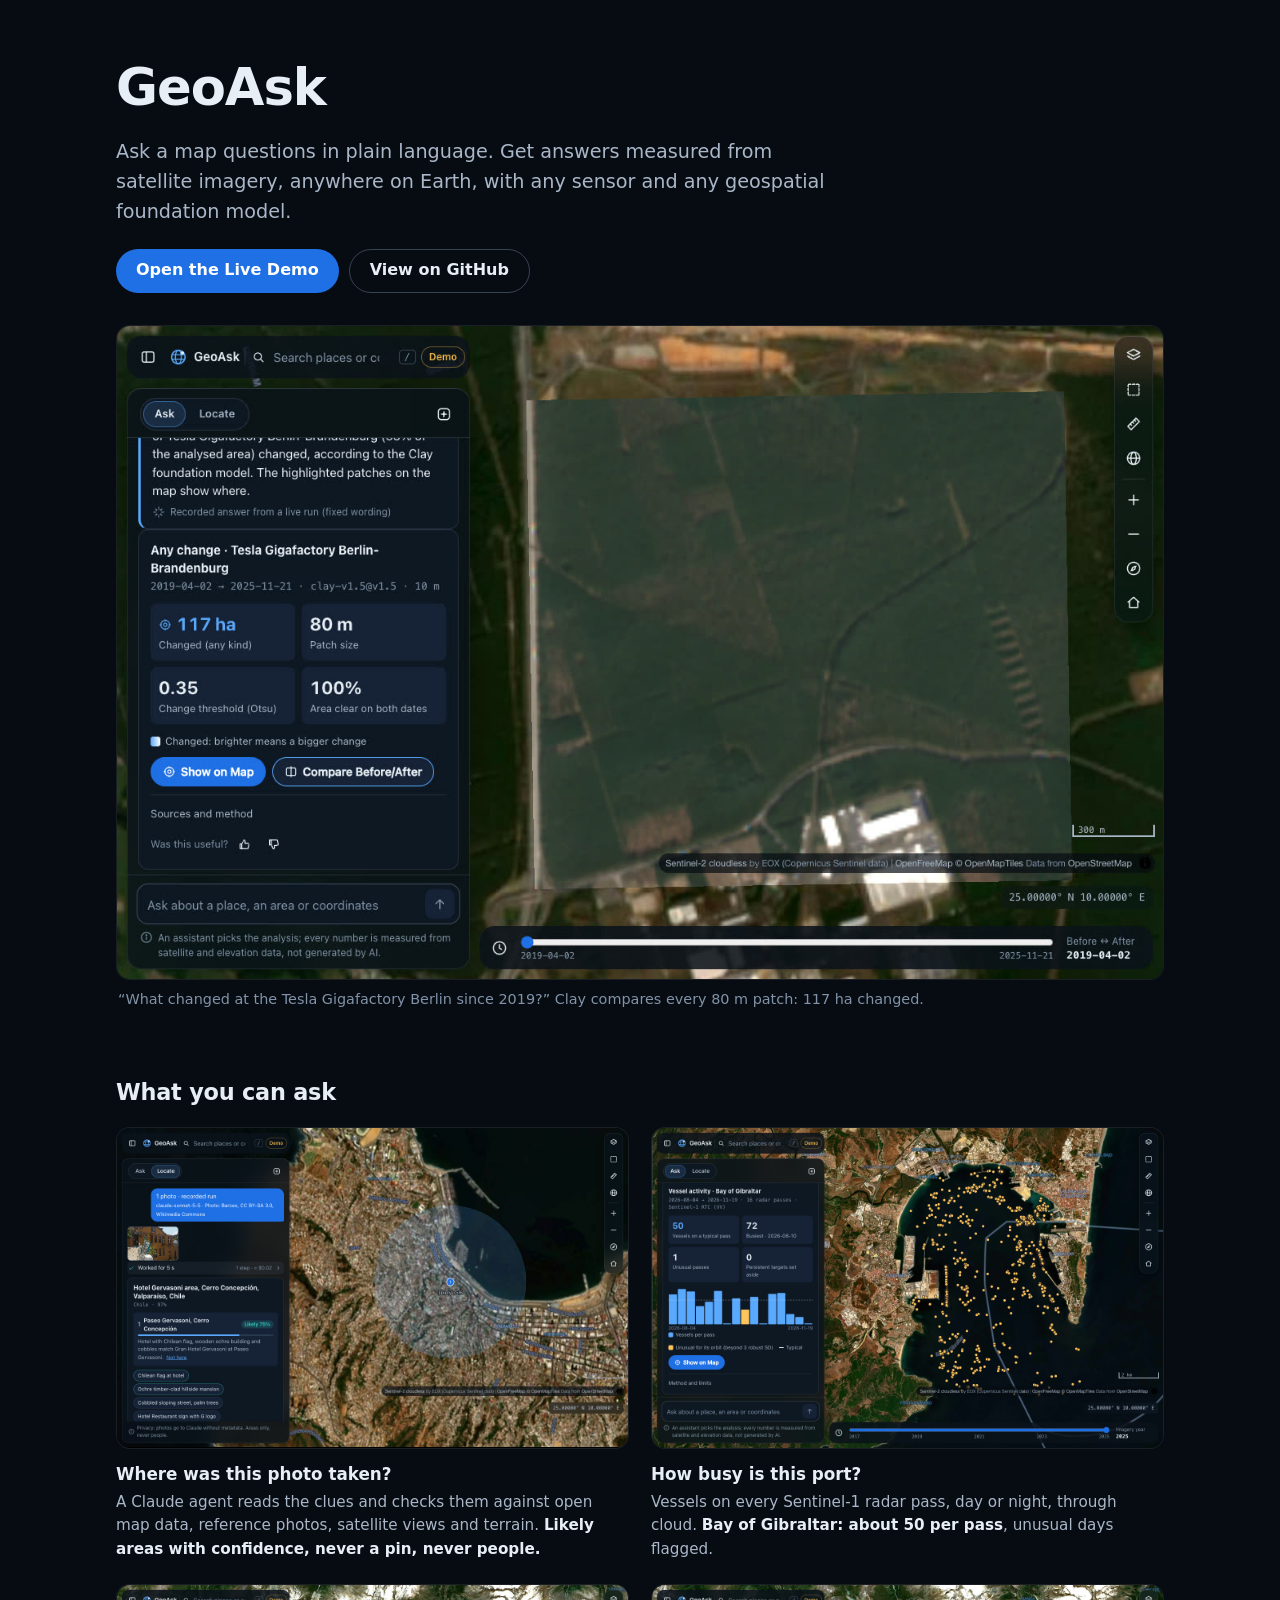
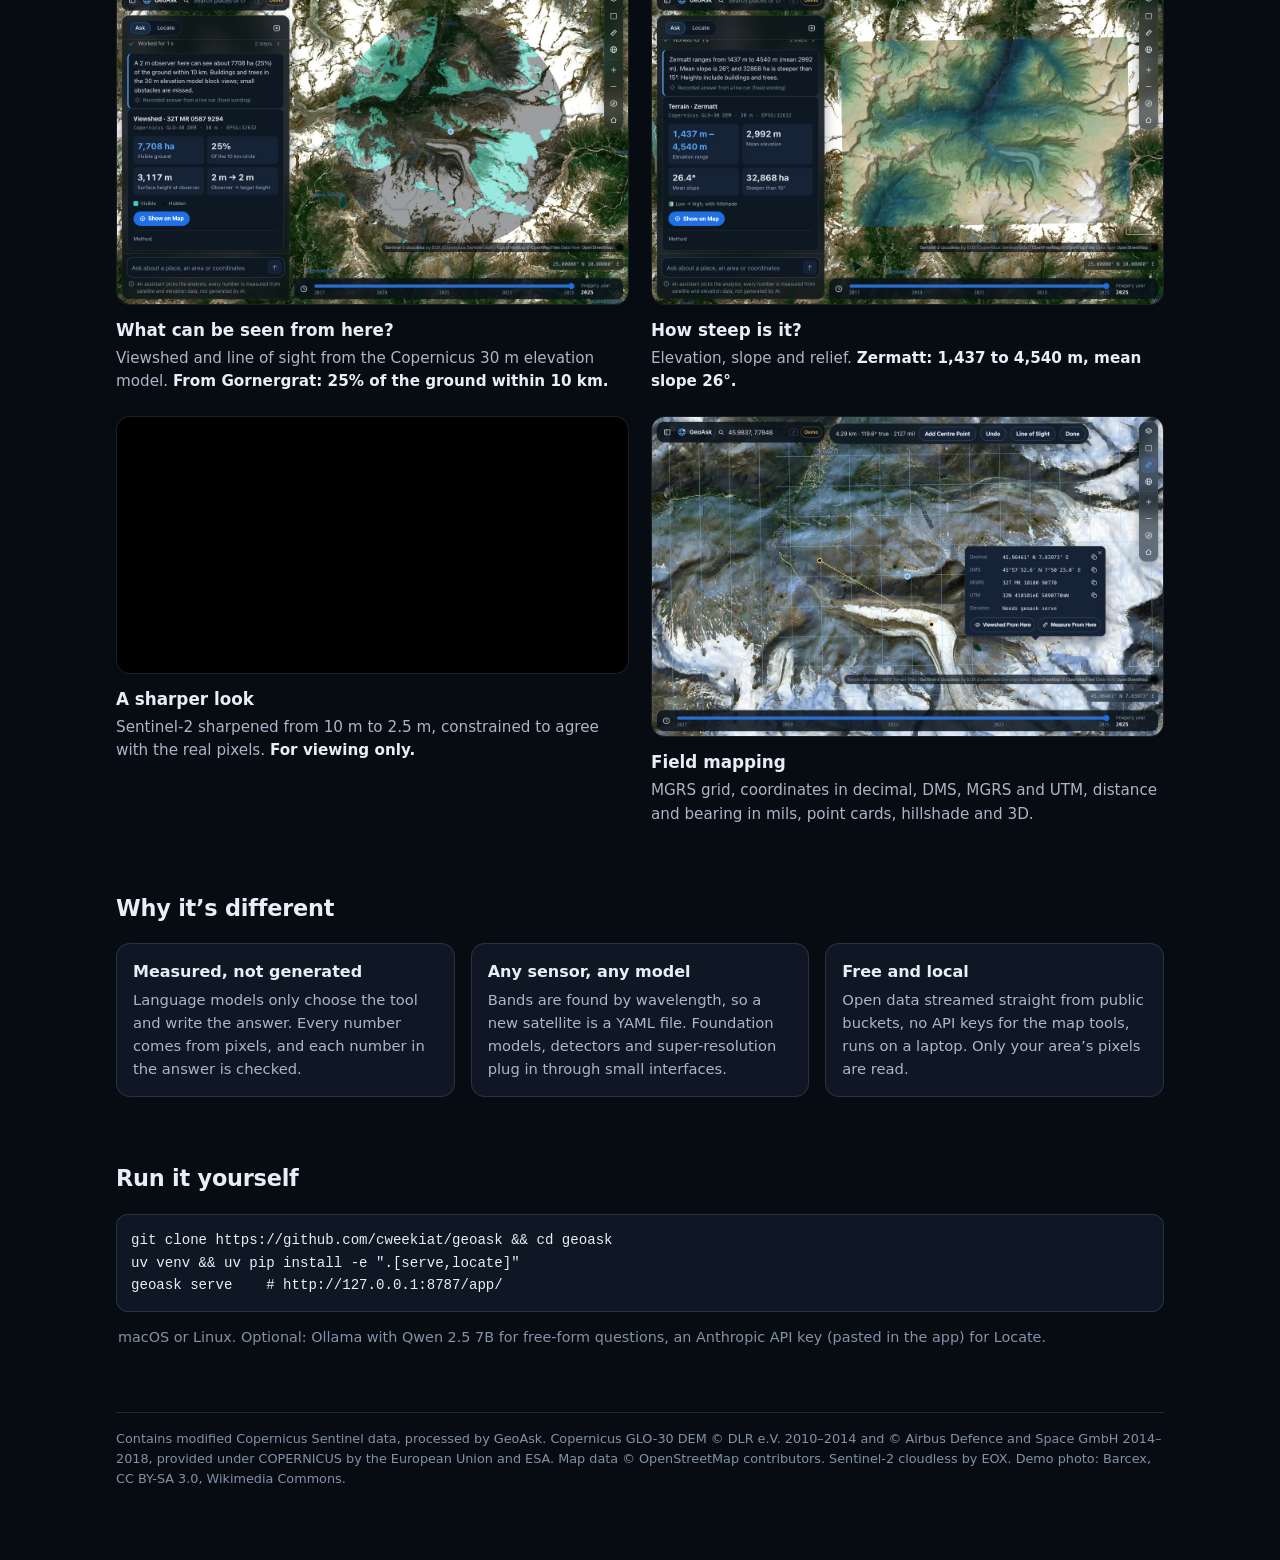
==== commit 1d1f5b0d: "Concise Claude-style traces, panel toggle, generic demos, README and site with media - HIG review fi" ====
--- a/web/index.html
+++ b/web/index.html
@@ -4,133 +4,106 @@
 <meta charset="utf-8">
 <meta name="viewport" content="width=device-width, initial-scale=1">
 <title>GeoAsk</title>
-<meta name="description" content="A sensor-agnostic platform for geospatial foundation models: satellite imagery analysis, change detection and pattern-of-life detection, asked in plain language.">
+<meta name="description" content="Ask a map questions in plain language and get answers measured from satellite imagery, anywhere on Earth, with any sensor and any geospatial foundation model.">
+<meta property="og:image" content="media/change.jpg">
 <style>
-  :root {
-    --bg: #fbfbfa; --fg: #1b1d1f; --muted: #5d636a; --line: #e3e5e8; --card: #ffffff;
-    --accent: #1f6fe5; --loss: #c2410c; --gain: #0f766e;
-  }
-  @media (prefers-color-scheme: dark) {
-    :root:not([data-theme="light"]) {
-      --bg: #0f1113; --fg: #e9eaec; --muted: #9aa1a8; --line: #24282c; --card: #16191c;
-      --accent: #5aa9ff; --loss: #ff7a45; --gain: #34d1c4;
-    }
-  }
-  :root[data-theme="dark"] {
-    --bg: #0f1113; --fg: #e9eaec; --muted: #9aa1a8; --line: #24282c; --card: #16191c;
-    --accent: #5aa9ff; --loss: #ff7a45; --gain: #34d1c4;
-  }
+  :root { color-scheme: dark; --bg: #070b12; --fg: #e8eef6; --muted: #a9b7c8; --dim: #8193a8; --line: rgba(148,172,204,.18);
+    --card: #0f1724; --accent: #5aa9ff; --btn: #1f6fe5; }
   * { box-sizing: border-box; }
   body { margin: 0; background: var(--bg); color: var(--fg);
-    font: 16px/1.55 -apple-system, BlinkMacSystemFont, "SF Pro Text", "Inter", system-ui, sans-serif; }
-  main { max-width: 960px; margin: 0 auto; padding: 48px 16px 80px; }
-  h1 { font-size: clamp(2rem, 5vw, 3rem); letter-spacing: -0.02em; margin: 0 0 8px; }
-  h2 { font-size: 1.35rem; margin: 56px 0 12px; }
-  .lede { font-size: 1.15rem; color: var(--muted); max-width: 680px; margin: 0; }
-  .q { margin: 32px 0 0; padding: 14px 18px; border: 1px solid var(--line); border-radius: 14px;
-    background: var(--card); font-size: 1.05rem; }
-  .q b { color: var(--accent); }
-  .compare { position: relative; margin-top: 16px; border-radius: 14px; overflow: hidden;
-    border: 1px solid var(--line); aspect-ratio: 447 / 333; user-select: none; touch-action: none; }
-  .compare img { position: absolute; inset: 0; width: 100%; height: 100%; object-fit: cover; display: block; }
-  .compare .top { clip-path: inset(0 calc(100% - var(--x, 50%)) 0 0); }
-  .handle { position: absolute; top: 0; bottom: 0; left: var(--x, 50%); width: 2px; background: #fff;
-    box-shadow: 0 0 0 1px rgba(0,0,0,.3); }
-  .tag { position: absolute; top: 10px; padding: 3px 9px; border-radius: 99px; font-size: .8rem;
-    background: rgba(0,0,0,.55); color: #fff; }
-  .tag.l { left: 10px; } .tag.r { right: 10px; }
-  .row { display: grid; grid-template-columns: repeat(auto-fit, minmax(150px, 1fr)); gap: 12px; margin-top: 16px; }
-  .stat { padding: 14px 16px; border: 1px solid var(--line); border-radius: 14px; background: var(--card); }
-  .stat .v { font-size: 1.6rem; font-weight: 650; font-variant-numeric: tabular-nums; }
-  .stat .k { color: var(--muted); font-size: .85rem; }
-  .loss { color: var(--loss); } .gain { color: var(--gain); }
-  figure { margin: 16px 0 0; }
-  figure.overlay { display: grid; }
-  figure.overlay img { grid-area: 1 / 1; }
-  figure.overlay figcaption { grid-area: 2 / 1; }
-  .cta { display: inline-block; margin-top: 20px; padding: 12px 18px; border-radius: 999px; background: #1f6fe5; color: #fff; text-decoration: none; font-weight: 600; }
-  figure img { width: 100%; border-radius: 14px; border: 1px solid var(--line); display: block; }
-  figcaption, .note { color: var(--muted); font-size: .875rem; margin-top: 8px; }
-  ul.points { padding-left: 1.1em; } ul.points li { margin: 6px 0; }
-  code { font: .9em ui-monospace, "SF Mono", Menlo, monospace; background: var(--card);
-    border: 1px solid var(--line); padding: 1px 5px; border-radius: 6px; }
-  pre { background: var(--card); border: 1px solid var(--line); border-radius: 12px; padding: 14px;
-    overflow-x: auto; font: .85rem/1.5 ui-monospace, "SF Mono", Menlo, monospace; }
-  footer { margin-top: 64px; color: var(--muted); font-size: .8rem; border-top: 1px solid var(--line); padding-top: 16px; }
+    font: 16px/1.55 -apple-system, BlinkMacSystemFont, system-ui, "Segoe UI", Roboto, sans-serif; }
+  main { max-width: 1080px; margin: 0 auto; padding: 48px 16px 72px; }
+  header h1 { font-size: clamp(2.2rem, 5vw, 3.2rem); letter-spacing: -0.02em; margin: 0 0 10px; }
+  .lede { font-size: 1.2rem; color: var(--muted); max-width: 720px; margin: 0; }
+  .ctas { display: flex; gap: 10px; flex-wrap: wrap; margin: 22px 0 0; }
+  .cta { display: inline-flex; align-items: center; min-height: 44px; padding: 0 20px; border-radius: 999px; background: var(--btn); color: #fff; text-decoration: none; font-weight: 600; }
+  .cta.ghost { background: transparent; border: 1px solid rgba(148,172,204,.34); color: var(--fg); }
+  .cta:focus-visible { outline: 2px solid #8cc2ff; outline-offset: 2px; }
+  video, .shot { width: 100%; display: block; border-radius: 14px; border: 1px solid var(--line); background: #000; }
+  .hero { margin-top: 32px; }
+  .caption { color: var(--dim); font-size: .9rem; margin: 8px 2px 0; }
+  h2 { font-size: 1.4rem; margin: 64px 0 18px; letter-spacing: -0.01em; }
+  .grid { display: grid; grid-template-columns: repeat(2, minmax(0, 1fr)); gap: 22px; }
+  @media (max-width: 760px) { .grid { grid-template-columns: 1fr; } }
+  .feat h3 { font-size: 1.05rem; margin: 12px 0 4px; }
+  .feat p { margin: 0; color: var(--muted); font-size: .95rem; }
+  .feat b { color: var(--fg); font-weight: 600; }
+  .how { display: grid; grid-template-columns: repeat(3, minmax(0, 1fr)); gap: 16px; }
+  @media (max-width: 760px) { .how { grid-template-columns: 1fr; } }
+  .how div { background: var(--card); border: 1px solid var(--line); border-radius: 14px; padding: 16px; }
+  .how h3 { margin: 0 0 4px; font-size: 1rem; }
+  .how p { margin: 0; color: var(--muted); font-size: .92rem; }
+  pre { background: var(--card); border: 1px solid var(--line); border-radius: 12px; padding: 14px; overflow-x: auto;
+    font: .88rem/1.6 ui-monospace, "SF Mono", Menlo, monospace; }
+  footer { margin-top: 64px; color: var(--dim); font-size: .8rem; border-top: 1px solid var(--line); padding-top: 16px; }
   a { color: var(--accent); }
+  @media (prefers-reduced-motion: reduce) { video { display: none; } .poster { display: block !important; } }
+  .poster { display: none; }
 </style>
 </head>
 <body>
 <main>
-  <h1>GeoAsk</h1>
-  <p class="lede">A sensor-agnostic platform for geospatial foundation models: satellite imagery analysis, change detection, pattern-of-life detection and photo geolocation, asked in plain language. It works anywhere on Earth and runs on your own computer, with no API keys.</p>
+  <header>
+    <h1>GeoAsk</h1>
+    <p class="lede">Ask a map questions in plain language. Get answers measured from satellite imagery, anywhere on Earth, with any sensor and any geospatial foundation model.</p>
+    <div class="ctas"><a class="cta" href="app/">Open the Live Demo</a><a class="cta ghost" href="https://github.com/cweekiat/geoask">View on GitHub</a></div>
+  </header>
 
-  <p class="q">“How much vegetation did <b>Tengah</b> lose between 2019 and 2026?”</p>
+  <section class="hero" aria-label="Demo">
+    <video src="media/hero.mp4" autoplay muted loop playsinline poster="media/change.jpg" aria-label="Asking what changed at the Tesla Gigafactory Berlin; the changed patches appear, then a before and after slider"></video>
+    <img class="shot poster" src="media/change.jpg" alt="Before and after imagery at the Tesla Gigafactory Berlin">
+    <p class="caption">“What changed at the Tesla Gigafactory Berlin since 2019?” Clay compares every 80 m patch: 117 ha changed.</p>
+  </section>
 
-  <div class="compare" id="cmp" aria-label="Before and after comparison, drag to compare">
-    <img src="gallery/tengah/after.png" alt="Sentinel-2 true colour, Tengah, 25 March 2026">
-    <img class="top" src="gallery/tengah/before.png" alt="Sentinel-2 true colour, Tengah, 1 January 2019">
-    <div class="handle"></div>
-    <span class="tag l" id="d0">2019-01-01</span><span class="tag r" id="d1">2026-03-25</span>
+  <h2>What you can ask</h2>
+  <div class="grid">
+    <div class="feat">
+      <video src="media/locate.mp4" autoplay muted loop playsinline poster="media/locate.jpg" aria-label="Locate: Claude estimates where a street photo was taken"></video>
+      <img class="shot poster" src="media/locate.jpg" alt="Locate result for a street photo in Valparaíso">
+      <h3>Where was this photo taken?</h3>
+      <p>A Claude agent reads the clues and checks them against open map data, reference photos, satellite views and terrain. <b>Likely areas with confidence, never a pin, never people.</b></p>
+    </div>
+    <div class="feat">
+      <img class="shot" src="media/activity.jpg" alt="Vessels per radar pass over the Bay of Gibraltar">
+      <h3>How busy is this port?</h3>
+      <p>Vessels on every Sentinel-1 radar pass, day or night, through cloud. <b>Bay of Gibraltar: about 50 per pass</b>, unusual days flagged.</p>
+    </div>
+    <div class="feat">
+      <img class="shot" src="media/viewshed.jpg" alt="Viewshed from Gornergrat above Zermatt">
+      <h3>What can be seen from here?</h3>
+      <p>Viewshed and line of sight from the Copernicus 30 m elevation model. <b>From Gornergrat: 25% of the ground within 10 km.</b></p>
+    </div>
+    <div class="feat">
+      <img class="shot" src="media/terrain.jpg" alt="Terrain relief around Zermatt">
+      <h3>How steep is it?</h3>
+      <p>Elevation, slope and relief. <b>Zermatt: 1,437 to 4,540 m, mean slope 26°.</b></p>
+    </div>
+    <div class="feat">
+      <video src="media/sharpen.mp4" autoplay muted loop playsinline aria-label="A 10 m Sentinel-2 view of Sydney blended into a 2.5 m super-resolved view"></video>
+      <h3>A sharper look</h3>
+      <p>Sentinel-2 sharpened from 10 m to 2.5 m, constrained to agree with the real pixels. <b>For viewing only.</b></p>
+    </div>
+    <div class="feat">
+      <img class="shot" src="media/mapping.jpg" alt="MGRS grid, measure tool and point card above Zermatt">
+      <h3>Field mapping</h3>
+      <p>MGRS grid, coordinates in decimal, DMS, MGRS and UTM, distance and bearing in mils, point cards, hillshade and 3D.</p>
+    </div>
   </div>
-  <p class="note">Drag to compare. Sentinel-2 L2A at 10 m. These are the clearest dates in each year, ranked by clear pixels inside Tengah.</p>
 
-  <div class="row" id="stats"></div>
+  <h2>Why it’s different</h2>
+  <div class="how">
+    <div><h3>Measured, not generated</h3><p>Language models only choose the tool and write the answer. Every number comes from pixels, and each number in the answer is checked.</p></div>
+    <div><h3>Any sensor, any model</h3><p>Bands are found by wavelength, so a new satellite is a YAML file. Foundation models, detectors and super-resolution plug in through small interfaces.</p></div>
+    <div><h3>Free and local</h3><p>Open data streamed straight from public buckets, no API keys for the map tools, runs on a laptop. Only your area’s pixels are read.</p></div>
+  </div>
 
-  <figure class="overlay">
-    <img src="gallery/tengah/after.png" alt="">
-    <img src="gallery/tengah/delta.png" alt="Pixels where vegetation was lost (orange) or gained (teal), over the 2026 image">
-    <figcaption><span class="loss">Orange</span>: vegetation lost (forest cleared for the new town and roads). <span class="gain">Teal</span>: vegetation gained (landscaping on land that was bare in 2019). These are exactly the pixels counted in the totals above.</figcaption>
-  </figure>
-  <p><a class="cta" href="app/">Open the Investigator →</a></p>
+  <h2>Run it yourself</h2>
+<pre>git clone https://github.com/cweekiat/geoask && cd geoask
+uv venv && uv pip install -e ".[serve,locate]"
+geoask serve    # http://127.0.0.1:8787/app/</pre>
+  <p class="caption">macOS or Linux. Optional: Ollama with Qwen 2.5 7B for free-form questions, an Anthropic API key (pasted in the app) for Locate.</p>
 
-  <h2>What it does</h2>
-  <ul class="points">
-    <li><b>Change of any kind</b> with foundation-model embeddings (Clay v1.5), or targeted change in vegetation, water and built-up land.</li>
-    <li><b>Pattern of life at sea.</b> Vessels on every Sentinel-1 radar pass (day, night, through cloud), with SAHI-style slicing, a density map and unusually busy or quiet days flagged.</li>
-    <li><b>Terrain.</b> Elevation, slope, viewshed and line of sight from the Copernicus 30 m elevation model.</li>
-    <li><b>Mapping for field use.</b> MGRS grid, coordinates in decimal, DMS, MGRS and UTM, distance and bearing in degrees and mils, hillshade and 3D terrain.</li>
-    <li><b>Locate: where was this photo taken?</b> A Claude agent reads the clues in street, aerial or satellite photos, checks them against open map data, reference photos, satellite imagery and terrain, and returns likely areas with a confidence, never a pinpoint, and never anything about people.</li>
-    <li><b>Super-resolution for viewing.</b> 10 m to 2.5 m with SEN2SR, physically constrained and shown with a consistency map. Never used for measurement.</li>
-  </ul>
-
-  <h2>How it works</h2>
-  <ul class="points">
-    <li><b>Streams only what it needs.</b> Pixels for your area are read straight from Cloud-Optimized GeoTIFFs in open data buckets using HTTP range requests. No scenes are downloaded and no server is involved.</li>
-    <li><b>Works with any sensor.</b> Bands are looked up by wavelength, not by name. Any satellite with a red and a near-infrared band can answer a vegetation question, and a sensor without them gets a clear refusal, not a guess.</li>
-    <li><b>Any foundation model.</b> One encoder interface and registry: Clay v1.5 runs today, and Prithvi, DOFA, TerraMind, Galileo and Copernicus-FM are declared. Detectors and super-resolution models plug in the same way.</li>
-    <li><b>Numbers you can trust.</b> A local language model (Qwen 2.5 7B) only decides which tools to run. Deterministic code computes every number from native-resolution pixels, and every number in the written answer is checked against the measurements.</li>
-  </ul>
-
-  <h2>Try it</h2>
-<pre>uv venv && uv pip install -e ".[serve]"
-geoask serve        # http://127.0.0.1:8787/app/
-geoask activity --bbox 103.74 1.20 103.86 1.26 --window 2026-08-01/2026-11-20</pre>
-  <p class="note">Runs on Linux and macOS. The full plan is in <a href="https://github.com/cweekiat/geoask/blob/main/docs/PLAN.md">docs/PLAN.md</a>.</p>
-
-  <footer>Contains modified Copernicus Sentinel data, processed by GeoAsk. Sentinel-2 L2A via Element84 Earth Search on AWS Open Data; Sentinel-1 RTC via Microsoft Planetary Computer. Copernicus GLO-30 DEM © DLR e.V. 2010–2014 and © Airbus Defence and Space GmbH 2014–2018, provided under COPERNICUS by the European Union and ESA. Map data © OpenStreetMap contributors. Place boundaries are approximate.</footer>
+  <footer>Contains modified Copernicus Sentinel data, processed by GeoAsk. Copernicus GLO-30 DEM © DLR e.V. 2010–2014 and © Airbus Defence and Space GmbH 2014–2018, provided under COPERNICUS by the European Union and ESA. Map data © OpenStreetMap contributors. Sentinel-2 cloudless by EOX. Demo photo: Barcex, CC BY-SA 3.0, Wikimedia Commons.</footer>
 </main>
-<script>
-  const cmp = document.getElementById('cmp');
-  const set = (clientX) => {
-    const r = cmp.getBoundingClientRect();
-    const x = Math.min(Math.max((clientX - r.left) / r.width, 0), 1);
-    cmp.style.setProperty('--x', (x * 100).toFixed(1) + '%');
-  };
-  let drag = false;
-  cmp.addEventListener('pointerdown', e => { drag = true; cmp.setPointerCapture(e.pointerId); set(e.clientX); });
-  cmp.addEventListener('pointermove', e => drag && set(e.clientX));
-  cmp.addEventListener('pointerup', () => drag = false);
-
-  fetch('gallery/tengah/result.json').then(r => r.json()).then(d => {
-    const fmt = n => Math.round(n).toLocaleString();
-    document.getElementById('stats').innerHTML = [
-      ['loss', fmt(d.loss_ha) + ' ha', 'vegetation lost'],
-      ['gain', fmt(d.gain_ha) + ' ha', 'vegetation gained'],
-      ['', d.mean0.toFixed(2) + ' → ' + d.mean1.toFixed(2), 'mean NDVI'],
-      ['', Math.round(d.compared_fraction * 100) + '%', 'area clear on both dates'],
-    ].map(([c, v, k]) => `<div class="stat"><div class="v ${c}">${v}</div><div class="k">${k}</div></div>`).join('');
-  }).catch(() => {});
-</script>
 </body>
 </html>
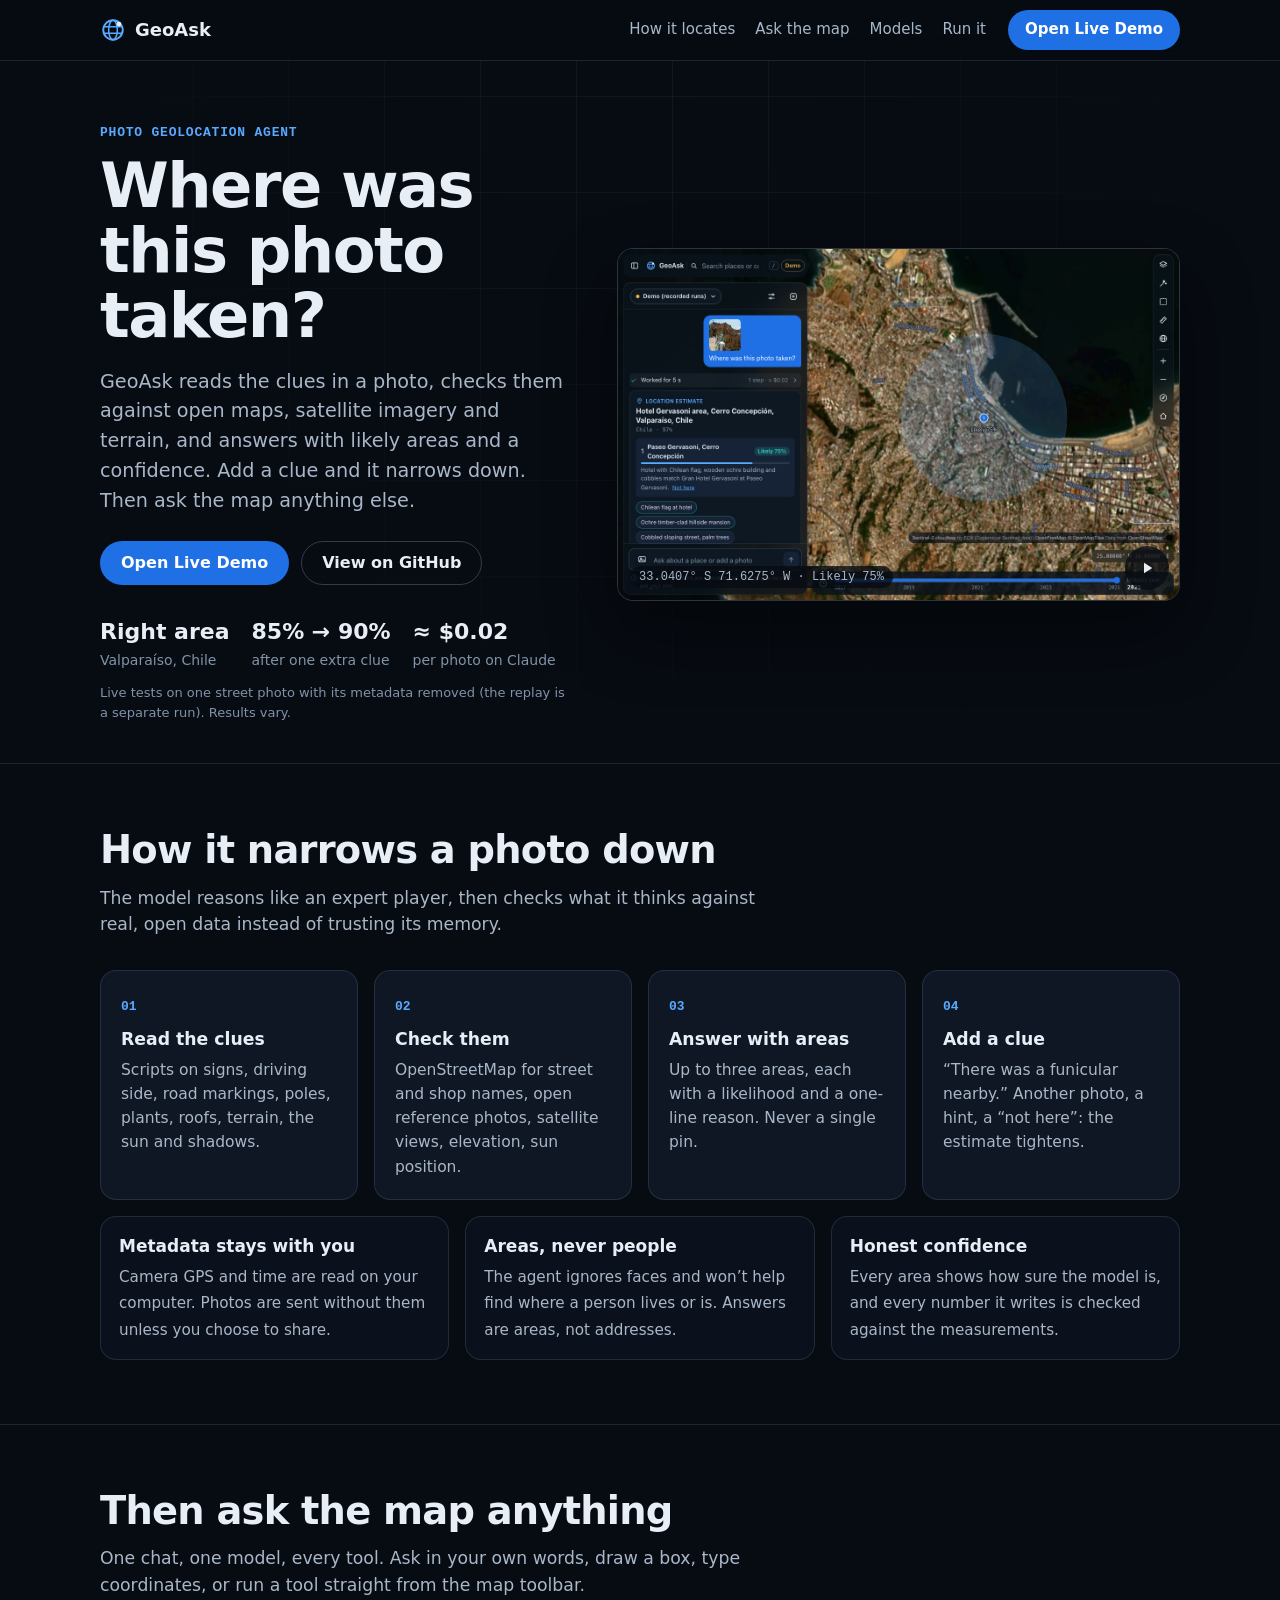
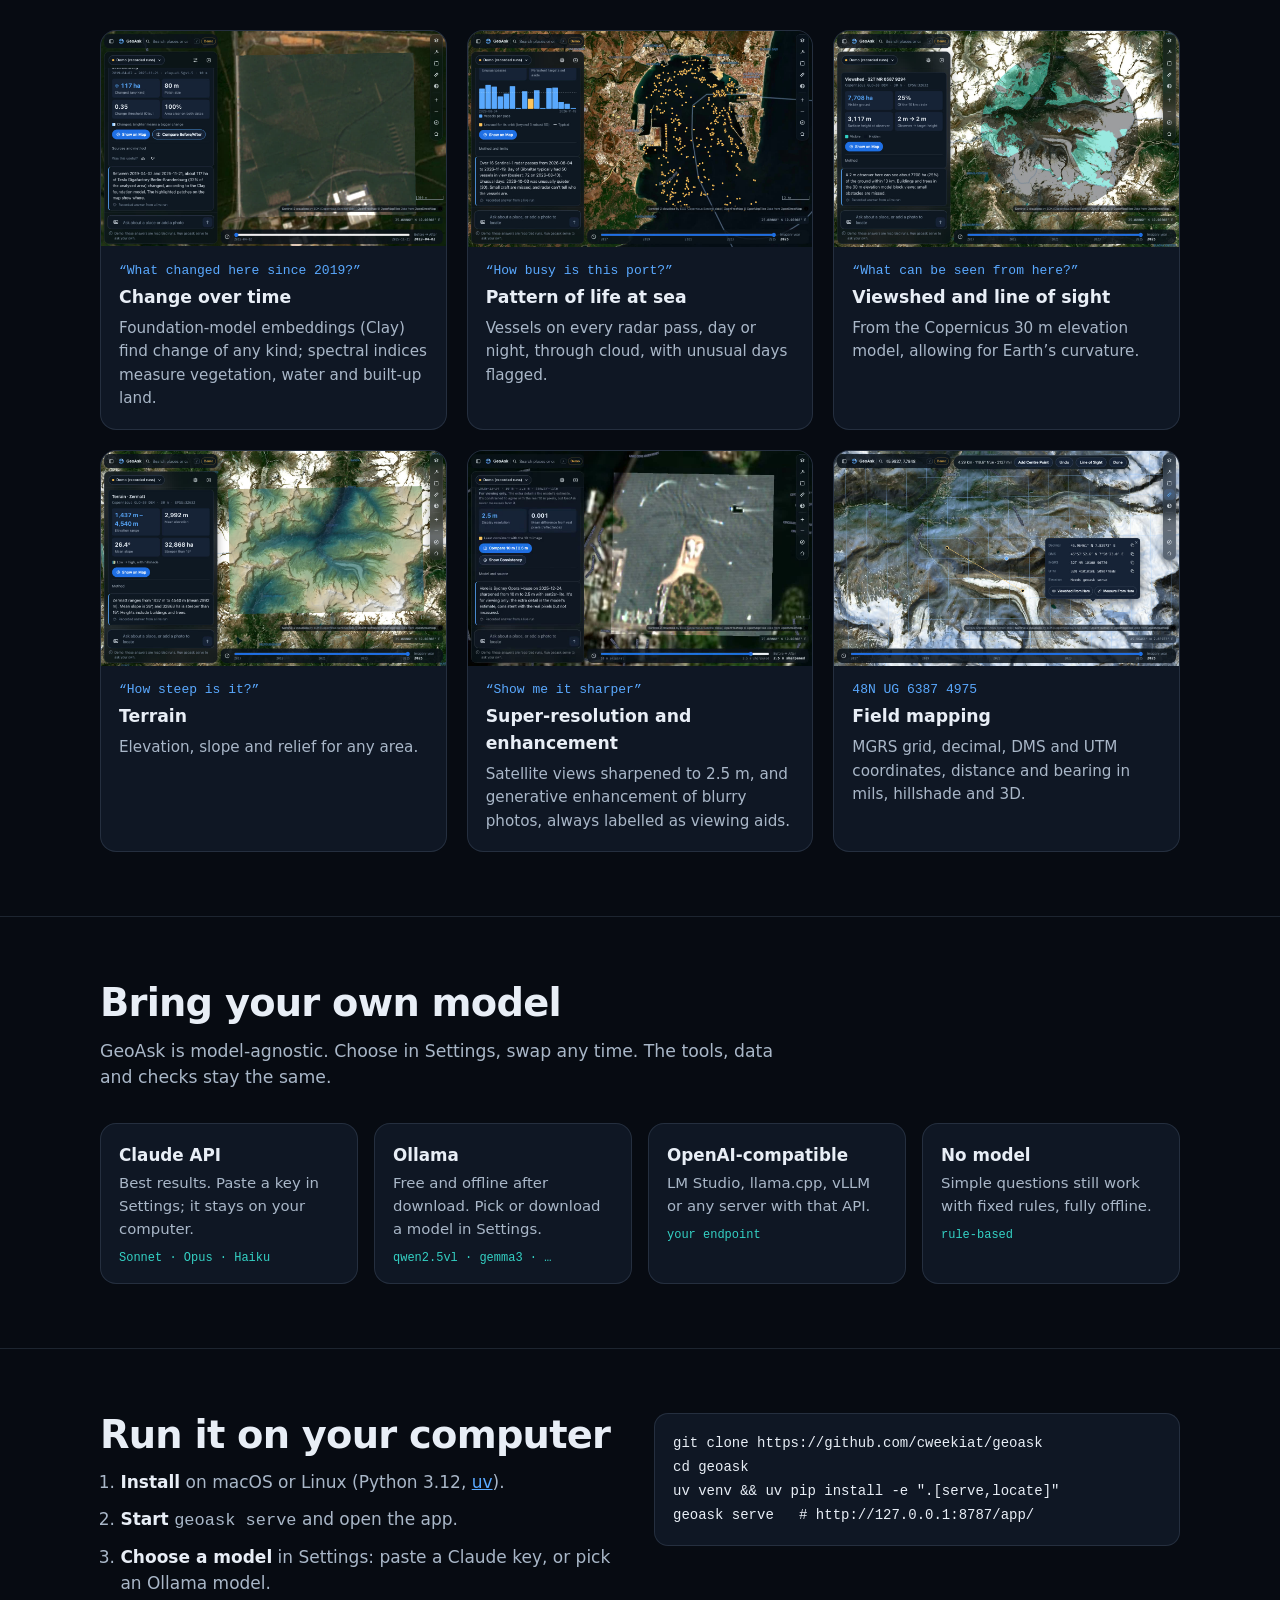
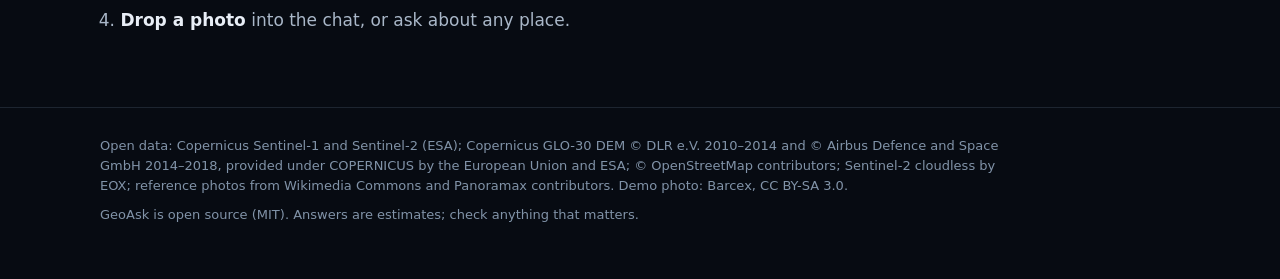
==== commit fcc28292: "One chat with any model: Claude, Ollama or OpenAI-compatible; new project page - Model-agnostic chat" ====
--- a/web/index.html
+++ b/web/index.html
@@ -2,108 +2,266 @@
 <html lang="en">
 <head>
 <meta charset="utf-8">
-<meta name="viewport" content="width=device-width, initial-scale=1">
+<meta name="viewport" content="width=device-width, initial-scale=1, viewport-fit=cover">
 <title>GeoAsk</title>
-<meta name="description" content="Ask a map questions in plain language and get answers measured from satellite imagery, anywhere on Earth, with any sensor and any geospatial foundation model.">
-<meta property="og:image" content="media/change.jpg">
+<meta name="description" content="Where was this photo taken? GeoAsk's agent reads the clues, checks them against open maps, imagery and terrain, and answers with likely areas. Then ask the map anything else. Works with Claude, local Ollama models or any OpenAI-compatible model.">
+<meta property="og:title" content="GeoAsk: where was this photo taken?">
+<meta property="og:image" content="media/locate.jpg">
+<meta name="theme-color" content="#070b12">
 <style>
-  :root { color-scheme: dark; --bg: #070b12; --fg: #e8eef6; --muted: #a9b7c8; --dim: #8193a8; --line: rgba(148,172,204,.18);
-    --card: #0f1724; --accent: #5aa9ff; --btn: #1f6fe5; }
+  :root {
+    color-scheme: dark;
+    --bg: #070b12; --surface: #0f1724; --surface-2: #162236;
+    --ink: #e8eef6;      /* 16.4:1 on --bg */
+    --ink-2: #a9b7c8;    /*  9.6:1 on --bg */
+    --ink-3: #8193a8;    /*  6.3:1 on --bg */
+    --line: rgba(148,172,204,.16); --line-2: rgba(148,172,204,.3);
+    --accent: #5aa9ff;   /*  7.9:1 on --bg */
+    --btn: #1f6fe5;      /* white text 4.7:1 */
+    --warn: #f5b84a; --gain: #34d1c4;
+    --mono: ui-monospace, "SF Mono", SFMono-Regular, Menlo, Consolas, monospace;
+    --r: 16px;
+  }
   * { box-sizing: border-box; }
-  body { margin: 0; background: var(--bg); color: var(--fg);
-    font: 16px/1.55 -apple-system, BlinkMacSystemFont, system-ui, "Segoe UI", Roboto, sans-serif; }
-  main { max-width: 1080px; margin: 0 auto; padding: 48px 16px 72px; }
-  header h1 { font-size: clamp(2.2rem, 5vw, 3.2rem); letter-spacing: -0.02em; margin: 0 0 10px; }
-  .lede { font-size: 1.2rem; color: var(--muted); max-width: 720px; margin: 0; }
-  .ctas { display: flex; gap: 10px; flex-wrap: wrap; margin: 22px 0 0; }
-  .cta { display: inline-flex; align-items: center; min-height: 44px; padding: 0 20px; border-radius: 999px; background: var(--btn); color: #fff; text-decoration: none; font-weight: 600; }
-  .cta.ghost { background: transparent; border: 1px solid rgba(148,172,204,.34); color: var(--fg); }
-  .cta:focus-visible { outline: 2px solid #8cc2ff; outline-offset: 2px; }
-  video, .shot { width: 100%; display: block; border-radius: 14px; border: 1px solid var(--line); background: #000; }
-  .hero { margin-top: 32px; }
-  .caption { color: var(--dim); font-size: .9rem; margin: 8px 2px 0; }
-  h2 { font-size: 1.4rem; margin: 64px 0 18px; letter-spacing: -0.01em; }
-  .grid { display: grid; grid-template-columns: repeat(2, minmax(0, 1fr)); gap: 22px; }
-  @media (max-width: 760px) { .grid { grid-template-columns: 1fr; } }
-  .feat h3 { font-size: 1.05rem; margin: 12px 0 4px; }
-  .feat p { margin: 0; color: var(--muted); font-size: .95rem; }
-  .feat b { color: var(--fg); font-weight: 600; }
-  .how { display: grid; grid-template-columns: repeat(3, minmax(0, 1fr)); gap: 16px; }
-  @media (max-width: 760px) { .how { grid-template-columns: 1fr; } }
-  .how div { background: var(--card); border: 1px solid var(--line); border-radius: 14px; padding: 16px; }
-  .how h3 { margin: 0 0 4px; font-size: 1rem; }
-  .how p { margin: 0; color: var(--muted); font-size: .92rem; }
-  pre { background: var(--card); border: 1px solid var(--line); border-radius: 12px; padding: 14px; overflow-x: auto;
-    font: .88rem/1.6 ui-monospace, "SF Mono", Menlo, monospace; }
-  footer { margin-top: 64px; color: var(--dim); font-size: .8rem; border-top: 1px solid var(--line); padding-top: 16px; }
+  html { scroll-behavior: smooth; }
+  body { margin: 0; background: var(--bg); color: var(--ink);
+    font: 17px/1.55 -apple-system, BlinkMacSystemFont, system-ui, "Segoe UI", Roboto, sans-serif;
+    -webkit-font-smoothing: antialiased; }
+  /* Point of view: a faint 1 km map grid, the way an analyst's sheet looks, not a glow. */
+  body::before { content: ""; position: fixed; inset: 0; z-index: -1; pointer-events: none;
+    background-image: linear-gradient(var(--line) 1px, transparent 1px), linear-gradient(90deg, var(--line) 1px, transparent 1px);
+    background-size: 96px 96px; mask-image: radial-gradient(ellipse at 50% 0%, #000 0%, transparent 70%);
+    -webkit-mask-image: radial-gradient(ellipse at 50% 0%, #000 0%, transparent 70%); opacity: .55; }
   a { color: var(--accent); }
-  @media (prefers-reduced-motion: reduce) { video { display: none; } .poster { display: block !important; } }
-  .poster { display: none; }
+  a:focus-visible, button:focus-visible { outline: 2px solid #8cc2ff; outline-offset: 3px; border-radius: 8px; }
+  .wrap { max-width: 1120px; margin: 0 auto; padding: 0 20px; }
+  .mono { font-family: var(--mono); }
+
+  /* top bar */
+  header.top { position: sticky; top: 0; z-index: 10; background: rgba(7,11,18,.82); border-bottom: 1px solid var(--line);
+    -webkit-backdrop-filter: blur(16px) saturate(140%); backdrop-filter: blur(16px) saturate(140%); }
+  @media (prefers-reduced-transparency: reduce) { header.top { background: var(--bg); -webkit-backdrop-filter: none; backdrop-filter: none; } }
+  .top .wrap { display: flex; align-items: center; gap: 22px; min-height: 60px; }
+  .brand { display: flex; align-items: center; gap: 9px; font-weight: 700; color: var(--ink); text-decoration: none; font-size: 18px; }
+  .top nav { display: flex; gap: 20px; margin-left: auto; }
+  .top nav a { color: var(--ink-2); text-decoration: none; font-size: 15px; padding: 10px 0; }
+  .top nav a:hover { color: var(--ink); }
+  @media (max-width: 760px) { .top nav { display: none; } }
+  .btn { display: inline-flex; align-items: center; justify-content: center; gap: 8px; min-height: 44px; padding: 0 20px;
+    border-radius: 999px; font-weight: 600; font-size: 16px; text-decoration: none; border: 1px solid transparent; cursor: pointer; }
+  .btn.primary { background: var(--btn); color: #fff; }
+  .btn.primary:hover { background: #2b7bf0; }
+  .btn.ghost { border-color: var(--line-2); color: var(--ink); background: transparent; }
+  .btn.ghost:hover { border-color: var(--accent); }
+  .top .btn { min-height: 40px; padding: 0 16px; font-size: 15px; }
+
+  /* hero: the geolocation agent */
+  .hero { padding-top: 64px; padding-bottom: 40px; display: grid; grid-template-columns: minmax(0, 5fr) minmax(0, 6fr); gap: 48px; align-items: center; }
+  @media (max-width: 900px) { .hero { grid-template-columns: 1fr; padding-top: 40px; gap: 28px; } }
+  .kicker { font: 600 13px var(--mono); letter-spacing: .06em; color: var(--accent); text-transform: uppercase; margin: 0 0 14px; }
+  h1 { font-size: clamp(2.4rem, 5.4vw, 3.9rem); line-height: 1.04; letter-spacing: -0.025em; margin: 0 0 18px; }
+  .lede { font-size: 1.2rem; color: var(--ink-2); margin: 0 0 26px; max-width: 34em; }
+  .ctas { display: flex; gap: 12px; flex-wrap: wrap; }
+  .proof { display: flex; gap: 22px; flex-wrap: wrap; margin: 30px 0 0; padding: 0; list-style: none; }
+  .proof li { font-size: 14px; color: var(--ink-3); }
+  .proof b { display: block; font-size: 22px; color: var(--ink); font-weight: 650; font-variant-numeric: tabular-nums; }
+  .proof .note { flex-basis: 100%; font-size: 13px; margin-top: -10px; }
+
+  /* media frames with a pause control (WCAG 2.2.2) */
+  .frame { position: relative; border-radius: var(--r); overflow: hidden; border: 1px solid var(--line-2); background: #000;
+    box-shadow: 0 30px 70px rgba(0,0,0,.45); }
+  .frame video, .frame img { display: block; width: 100%; height: auto; }
+  .frame figcaption { position: absolute; left: 12px; bottom: 12px; font: 12px var(--mono); color: var(--ink-2);
+    background: rgba(7,11,18,.78); padding: 4px 9px; border-radius: 999px; }
+  .pause { position: absolute; right: 10px; bottom: 10px; width: 44px; height: 44px; border-radius: 999px; border: 0;
+    background: rgba(7,11,18,.78); color: var(--ink); display: grid; place-items: center; cursor: pointer; }
+  .pause svg { width: 18px; height: 18px; }
+
+  section { padding: 64px 0; border-top: 1px solid var(--line); }
+  h2 { font-size: clamp(1.7rem, 3.2vw, 2.4rem); letter-spacing: -0.02em; margin: 0 0 12px; line-height: 1.15; }
+  .sub { color: var(--ink-2); max-width: 40em; margin: 0 0 32px; font-size: 1.08rem; }
+
+  /* how locate works */
+  .steps { display: grid; grid-template-columns: repeat(4, minmax(0, 1fr)); gap: 16px; counter-reset: s; }
+  @media (max-width: 900px) { .steps { grid-template-columns: repeat(2, minmax(0, 1fr)); } }
+  @media (max-width: 560px) { .steps { grid-template-columns: 1fr; } }
+  .step { background: var(--surface); border: 1px solid var(--line); border-radius: var(--r); padding: 20px; }
+  .step::before { counter-increment: s; content: "0" counter(s); font: 600 13px var(--mono); color: var(--accent); }
+  .step h3 { margin: 8px 0 6px; font-size: 1.08rem; }
+  .step p { margin: 0; color: var(--ink-2); font-size: .97rem; }
+  .trust { display: grid; grid-template-columns: repeat(3, minmax(0, 1fr)); gap: 16px; margin-top: 16px; }
+  @media (max-width: 900px) { .trust { grid-template-columns: 1fr; } }
+  .trust div { border: 1px solid var(--line); border-radius: var(--r); padding: 16px 18px; background: rgba(15,23,36,.6); }
+  .trust b { display: block; margin-bottom: 4px; }
+  .trust span { color: var(--ink-2); font-size: .95rem; }
+
+  /* everything else the map answers */
+  .grid { display: grid; grid-template-columns: repeat(3, minmax(0, 1fr)); gap: 20px; }
+  @media (max-width: 900px) { .grid { grid-template-columns: repeat(2, minmax(0, 1fr)); } }
+  @media (max-width: 560px) { .grid { grid-template-columns: 1fr; } }
+  .feat { background: var(--surface); border: 1px solid var(--line); border-radius: var(--r); overflow: hidden; display: flex; flex-direction: column; }
+  .feat .media { aspect-ratio: 16 / 10; background: #000; overflow: hidden; }
+  .feat .media img, .feat .media video { width: 100%; height: 100%; object-fit: cover; display: block; }
+  .feat .body { padding: 16px 18px 18px; }
+  .feat .q { font: 13px var(--mono); color: var(--accent); margin: 0 0 6px; }
+  .feat h3 { margin: 0 0 6px; font-size: 1.08rem; }
+  .feat p { margin: 0; color: var(--ink-2); font-size: .95rem; }
+  .feat .icon-media { display: grid; place-items: center; color: var(--accent); background: linear-gradient(180deg, var(--surface-2), var(--surface)); }
+  .feat .icon-media svg { width: 64px; height: 64px; opacity: .9; }
+
+  /* models */
+  .models { display: grid; grid-template-columns: repeat(4, minmax(0, 1fr)); gap: 16px; }
+  @media (max-width: 900px) { .models { grid-template-columns: repeat(2, minmax(0, 1fr)); } }
+  .model { border: 1px solid var(--line); border-radius: var(--r); padding: 18px; background: var(--surface); }
+  .model b { display: block; font-size: 1.05rem; margin-bottom: 4px; }
+  .model span { color: var(--ink-2); font-size: .93rem; }
+  .model span { display: block; }
+  .model .tag { display: block; margin-top: 10px; font: 12px var(--mono); color: var(--gain); }
+
+  pre { background: var(--surface); border: 1px solid var(--line); border-radius: 14px; padding: 18px; overflow-x: auto;
+    font: 14px/1.7 var(--mono); color: var(--ink); margin: 0; }
+  .run { display: grid; grid-template-columns: minmax(0, 1fr) minmax(0, 1fr); gap: 28px; align-items: start; }
+  @media (max-width: 900px) { .run { grid-template-columns: 1fr; } }
+  .run ol { margin: 0; padding-left: 1.2em; color: var(--ink-2); }
+  .run li { margin: 0 0 10px; }
+  .run li b { color: var(--ink); }
+
+  footer { border-top: 1px solid var(--line); padding: 28px 0 48px; color: var(--ink-3); font-size: 13px; }
+  footer p { margin: 0 0 8px; max-width: 70em; }
+  @media (prefers-reduced-motion: reduce) { html { scroll-behavior: auto; } }
 </style>
 </head>
 <body>
+<header class="top">
+  <div class="wrap">
+    <a class="brand" href="#" aria-label="GeoAsk home">
+      <svg width="26" height="26" viewBox="0 0 24 24" aria-hidden="true"><circle cx="12" cy="12" r="9" fill="none" stroke="#5aa9ff" stroke-width="1.8"/><ellipse cx="12" cy="12" rx="4" ry="9" fill="none" stroke="#5aa9ff" stroke-width="1.4"/><path d="M3.5 9h17M3.5 15h17" stroke="#5aa9ff" stroke-width="1.4"/><circle cx="17.5" cy="6.5" r="2.2" fill="#e8eef6"/></svg>GeoAsk</a>
+    <nav aria-label="Page sections"><a href="#how">How it locates</a><a href="#more">Ask the map</a><a href="#models">Models</a><a href="#run">Run it</a></nav>
+    <a class="btn primary" href="app/">Open Live Demo</a>
+  </div>
+</header>
+
 <main>
-  <header>
-    <h1>GeoAsk</h1>
-    <p class="lede">Ask a map questions in plain language. Get answers measured from satellite imagery, anywhere on Earth, with any sensor and any geospatial foundation model.</p>
-    <div class="ctas"><a class="cta" href="app/">Open the Live Demo</a><a class="cta ghost" href="https://github.com/cweekiat/geoask">View on GitHub</a></div>
-  </header>
-
-  <section class="hero" aria-label="Demo">
-    <video src="media/hero.mp4" autoplay muted loop playsinline poster="media/change.jpg" aria-label="Asking what changed at the Tesla Gigafactory Berlin; the changed patches appear, then a before and after slider"></video>
-    <img class="shot poster" src="media/change.jpg" alt="Before and after imagery at the Tesla Gigafactory Berlin">
-    <p class="caption">“What changed at the Tesla Gigafactory Berlin since 2019?” Clay compares every 80 m patch: 117 ha changed.</p>
-  </section>
-
-  <h2>What you can ask</h2>
-  <div class="grid">
-    <div class="feat">
-      <video src="media/locate.mp4" autoplay muted loop playsinline poster="media/locate.jpg" aria-label="Locate: Claude estimates where a street photo was taken"></video>
-      <img class="shot poster" src="media/locate.jpg" alt="Locate result for a street photo in Valparaíso">
-      <h3>Where was this photo taken?</h3>
-      <p>A Claude agent reads the clues and checks them against open map data, reference photos, satellite views and terrain. <b>Likely areas with confidence, never a pin, never people.</b></p>
-    </div>
-    <div class="feat">
-      <img class="shot" src="media/activity.jpg" alt="Vessels per radar pass over the Bay of Gibraltar">
-      <h3>How busy is this port?</h3>
-      <p>Vessels on every Sentinel-1 radar pass, day or night, through cloud. <b>Bay of Gibraltar: about 50 per pass</b>, unusual days flagged.</p>
-    </div>
-    <div class="feat">
-      <img class="shot" src="media/viewshed.jpg" alt="Viewshed from Gornergrat above Zermatt">
-      <h3>What can be seen from here?</h3>
-      <p>Viewshed and line of sight from the Copernicus 30 m elevation model. <b>From Gornergrat: 25% of the ground within 10 km.</b></p>
-    </div>
-    <div class="feat">
-      <img class="shot" src="media/terrain.jpg" alt="Terrain relief around Zermatt">
-      <h3>How steep is it?</h3>
-      <p>Elevation, slope and relief. <b>Zermatt: 1,437 to 4,540 m, mean slope 26°.</b></p>
-    </div>
-    <div class="feat">
-      <video src="media/sharpen.mp4" autoplay muted loop playsinline aria-label="A 10 m Sentinel-2 view of Sydney blended into a 2.5 m super-resolved view"></video>
-      <h3>A sharper look</h3>
-      <p>Sentinel-2 sharpened from 10 m to 2.5 m, constrained to agree with the real pixels. <b>For viewing only.</b></p>
-    </div>
-    <div class="feat">
-      <img class="shot" src="media/mapping.jpg" alt="MGRS grid, measure tool and point card above Zermatt">
-      <h3>Field mapping</h3>
-      <p>MGRS grid, coordinates in decimal, DMS, MGRS and UTM, distance and bearing in mils, point cards, hillshade and 3D.</p>
-    </div>
+  <div class="wrap hero">
+    <div>
+      <p class="kicker">Photo geolocation agent</p>
+      <h1>Where was this photo taken?</h1>
+      <p class="lede">GeoAsk reads the clues in a photo, checks them against open maps, satellite imagery and terrain, and answers with likely areas and a confidence. Add a clue and it narrows down. Then ask the map anything else.</p>
+      <div class="ctas">
+        <a class="btn primary" href="app/">Open Live Demo</a>
+        <a class="btn ghost" href="https://github.com/cweekiat/geoask">View on GitHub</a>
+      </div>
+      <ul class="proof" aria-label="One recorded run">
+        <li><b>Right area</b>Valparaíso, Chile</li>
+        <li><b>85% → 90%</b>after one extra clue</li>
+        <li><b>≈ $0.02</b>per photo on Claude</li>
+        <li class="note">Live tests on one street photo with its metadata removed (the replay is a separate run). Results vary.</li>
+      </ul>
+    </div>
+    <figure class="frame" style="margin:0">
+      <video src="media/locate.mp4" poster="media/locate.jpg" muted loop playsinline preload="metadata" data-auto
+        aria-label="GeoAsk locates a street photo: it reads the clues, then shows the most likely area over Valparaíso with 75 percent confidence"></video>
+      <figcaption>33.0407° S 71.6275° W · Likely 75%</figcaption>
+      <button class="pause" type="button" aria-label="Pause video"><svg viewBox="0 0 24 24" fill="currentColor" aria-hidden="true"><rect x="6" y="5" width="4" height="14" rx="1"/><rect x="14" y="5" width="4" height="14" rx="1"/></svg></button>
+    </figure>
   </div>
 
-  <h2>Why it’s different</h2>
-  <div class="how">
-    <div><h3>Measured, not generated</h3><p>Language models only choose the tool and write the answer. Every number comes from pixels, and each number in the answer is checked.</p></div>
-    <div><h3>Any sensor, any model</h3><p>Bands are found by wavelength, so a new satellite is a YAML file. Foundation models, detectors and super-resolution plug in through small interfaces.</p></div>
-    <div><h3>Free and local</h3><p>Open data streamed straight from public buckets, no API keys for the map tools, runs on a laptop. Only your area’s pixels are read.</p></div>
+  <section id="how">
+    <div class="wrap">
+      <h2>How it narrows a photo down</h2>
+      <p class="sub">The model reasons like an expert player, then checks what it thinks against real, open data instead of trusting its memory.</p>
+      <div class="steps">
+        <div class="step"><h3>Read the clues</h3><p>Scripts on signs, driving side, road markings, poles, plants, roofs, terrain, the sun and shadows.</p></div>
+        <div class="step"><h3>Check them</h3><p>OpenStreetMap for street and shop names, open reference photos, satellite views, elevation, sun position.</p></div>
+        <div class="step"><h3>Answer with areas</h3><p>Up to three areas, each with a likelihood and a one-line reason. Never a single pin.</p></div>
+        <div class="step"><h3>Add a clue</h3><p>“There was a funicular nearby.” Another photo, a hint, a “not here”: the estimate tightens.</p></div>
+      </div>
+      <div class="trust">
+        <div><b>Metadata stays with you</b><span>Camera GPS and time are read on your computer. Photos are sent without them unless you choose to share.</span></div>
+        <div><b>Areas, never people</b><span>The agent ignores faces and won’t help find where a person lives or is. Answers are areas, not addresses.</span></div>
+        <div><b>Honest confidence</b><span>Every area shows how sure the model is, and every number it writes is checked against the measurements.</span></div>
+      </div>
+    </div>
+  </section>
+
+  <section id="more">
+    <div class="wrap">
+      <h2>Then ask the map anything</h2>
+      <p class="sub">One chat, one model, every tool. Ask in your own words, draw a box, type coordinates, or run a tool straight from the map toolbar.</p>
+      <div class="grid">
+        <article class="feat"><div class="media"><video src="media/hero.mp4" poster="media/change.jpg" muted loop playsinline preload="none" data-auto aria-label="Changed patches appear over the Tesla Gigafactory Berlin, then a before and after slider"></video></div>
+          <div class="body"><p class="q">“What changed here since 2019?”</p><h3>Change over time</h3><p>Foundation-model embeddings (Clay) find change of any kind; spectral indices measure vegetation, water and built-up land.</p></div></article>
+        <article class="feat"><div class="media"><img src="media/activity.jpg" loading="lazy" alt="Vessel detections over the Bay of Gibraltar with a bar chart of vessels per radar pass"></div>
+          <div class="body"><p class="q">“How busy is this port?”</p><h3>Pattern of life at sea</h3><p>Vessels on every radar pass, day or night, through cloud, with unusual days flagged.</p></div></article>
+        <article class="feat"><div class="media"><img src="media/viewshed.jpg" loading="lazy" alt="Visible ground shaded teal around an observer on Gornergrat above Zermatt"></div>
+          <div class="body"><p class="q">“What can be seen from here?”</p><h3>Viewshed and line of sight</h3><p>From the Copernicus 30 m elevation model, allowing for Earth’s curvature.</p></div></article>
+        <article class="feat"><div class="media"><img src="media/terrain.jpg" loading="lazy" alt="Colour relief of the terrain around Zermatt"></div>
+          <div class="body"><p class="q">“How steep is it?”</p><h3>Terrain</h3><p>Elevation, slope and relief for any area.</p></div></article>
+        <article class="feat"><div class="media"><video src="media/sharpen.mp4" poster="media/sharpen.jpg" muted loop playsinline preload="none" data-auto aria-label="A 10 metre satellite view of Sydney blending into a sharper 2.5 metre view"></video></div>
+          <div class="body"><p class="q">“Show me it sharper”</p><h3>Super-resolution and enhancement</h3><p>Satellite views sharpened to 2.5 m, and generative enhancement of blurry photos, always labelled as viewing aids.</p></div></article>
+        <article class="feat"><div class="media"><img src="media/mapping.jpg" loading="lazy" alt="MGRS grid, a measured line with bearing in mils and a coordinate card over the Alps"></div>
+          <div class="body"><p class="q">48N UG 6387 4975</p><h3>Field mapping</h3><p>MGRS grid, decimal, DMS and UTM coordinates, distance and bearing in mils, hillshade and 3D.</p></div></article>
+      </div>
+    </div>
+  </section>
+
+  <section id="models">
+    <div class="wrap">
+      <h2>Bring your own model</h2>
+      <p class="sub">GeoAsk is model-agnostic. Choose in Settings, swap any time. The tools, data and checks stay the same.</p>
+      <div class="models">
+        <div class="model"><b>Claude API</b><span>Best results. Paste a key in Settings; it stays on your computer.</span><span class="tag">Sonnet · Opus · Haiku</span></div>
+        <div class="model"><b>Ollama</b><span>Free and offline after download. Pick or download a model in Settings.</span><span class="tag">qwen2.5vl · gemma3 · …</span></div>
+        <div class="model"><b>OpenAI-compatible</b><span>LM Studio, llama.cpp, vLLM or any server with that API.</span><span class="tag">your endpoint</span></div>
+        <div class="model"><b>No model</b><span>Simple questions still work with fixed rules, fully offline.</span><span class="tag">rule-based</span></div>
+      </div>
+    </div>
+  </section>
+
+  <section id="run">
+    <div class="wrap run">
+      <div>
+        <h2>Run it on your computer</h2>
+        <ol>
+          <li><b>Install</b> on macOS or Linux (Python 3.12, <a href="https://docs.astral.sh/uv/">uv</a>).</li>
+          <li><b>Start</b> <span class="mono">geoask serve</span> and open the app.</li>
+          <li><b>Choose a model</b> in Settings: paste a Claude key, or pick an Ollama model.</li>
+          <li><b>Drop a photo</b> into the chat, or ask about any place.</li>
+        </ol>
+      </div>
+<pre><code>git clone https://github.com/cweekiat/geoask
+cd geoask
+uv venv && uv pip install -e ".[serve,locate]"
+geoask serve   # http://127.0.0.1:8787/app/</code></pre>
+    </div>
+  </section>
+</main>
+
+<footer>
+  <div class="wrap">
+    <p>Open data: Copernicus Sentinel-1 and Sentinel-2 (ESA); Copernicus GLO-30 DEM © DLR e.V. 2010–2014 and © Airbus Defence and Space GmbH 2014–2018, provided under COPERNICUS by the European Union and ESA; © OpenStreetMap contributors; Sentinel-2 cloudless by EOX; reference photos from Wikimedia Commons and Panoramax contributors. Demo photo: Barcex, CC BY-SA 3.0.</p>
+    <p>GeoAsk is open source (MIT). Answers are estimates; check anything that matters.</p>
   </div>
-
-  <h2>Run it yourself</h2>
-<pre>git clone https://github.com/cweekiat/geoask && cd geoask
-uv venv && uv pip install -e ".[serve,locate]"
-geoask serve    # http://127.0.0.1:8787/app/</pre>
-  <p class="caption">macOS or Linux. Optional: Ollama with Qwen 2.5 7B for free-form questions, an Anthropic API key (pasted in the app) for Locate.</p>
-
-  <footer>Contains modified Copernicus Sentinel data, processed by GeoAsk. Copernicus GLO-30 DEM © DLR e.V. 2010–2014 and © Airbus Defence and Space GmbH 2014–2018, provided under COPERNICUS by the European Union and ESA. Map data © OpenStreetMap contributors. Sentinel-2 cloudless by EOX. Demo photo: Barcex, CC BY-SA 3.0, Wikimedia Commons.</footer>
-</main>
+</footer>
+
+<script>
+  // Autoplay only when motion is welcome; every video can be paused (WCAG 2.2.2, HIG › Accessibility › Motion).
+  const still = matchMedia('(prefers-reduced-motion: reduce)').matches;
+  const vids = document.querySelectorAll('video[data-auto]');
+  const io = 'IntersectionObserver' in window ? new IntersectionObserver(es => es.forEach(e => {
+    const v = e.target;
+    if (still || v.dataset.paused === '1') return;
+    if (e.isIntersecting) v.play().catch(() => {}); else v.pause();
+  }), { threshold: .35 }) : null;
+  vids.forEach(v => io ? io.observe(v) : (!still && v.play().catch(() => {})));
+  document.querySelectorAll('.pause').forEach(b => {
+    const v = b.parentElement.querySelector('video');
+    const sync = () => { const on = !v.paused; b.setAttribute('aria-label', on ? 'Pause video' : 'Play video');
+      b.innerHTML = on ? '<svg viewBox="0 0 24 24" fill="currentColor" aria-hidden="true"><rect x="6" y="5" width="4" height="14" rx="1"/><rect x="14" y="5" width="4" height="14" rx="1"/></svg>'
+        : '<svg viewBox="0 0 24 24" fill="currentColor" aria-hidden="true"><path d="M8 5v14l11-7z"/></svg>'; };
+    b.onclick = () => { if (v.paused) { v.dataset.paused = ''; v.play(); } else { v.dataset.paused = '1'; v.pause(); } sync(); };
+    v.addEventListener('play', sync); v.addEventListener('pause', sync); sync();
+  });
+</script>
 </body>
 </html>
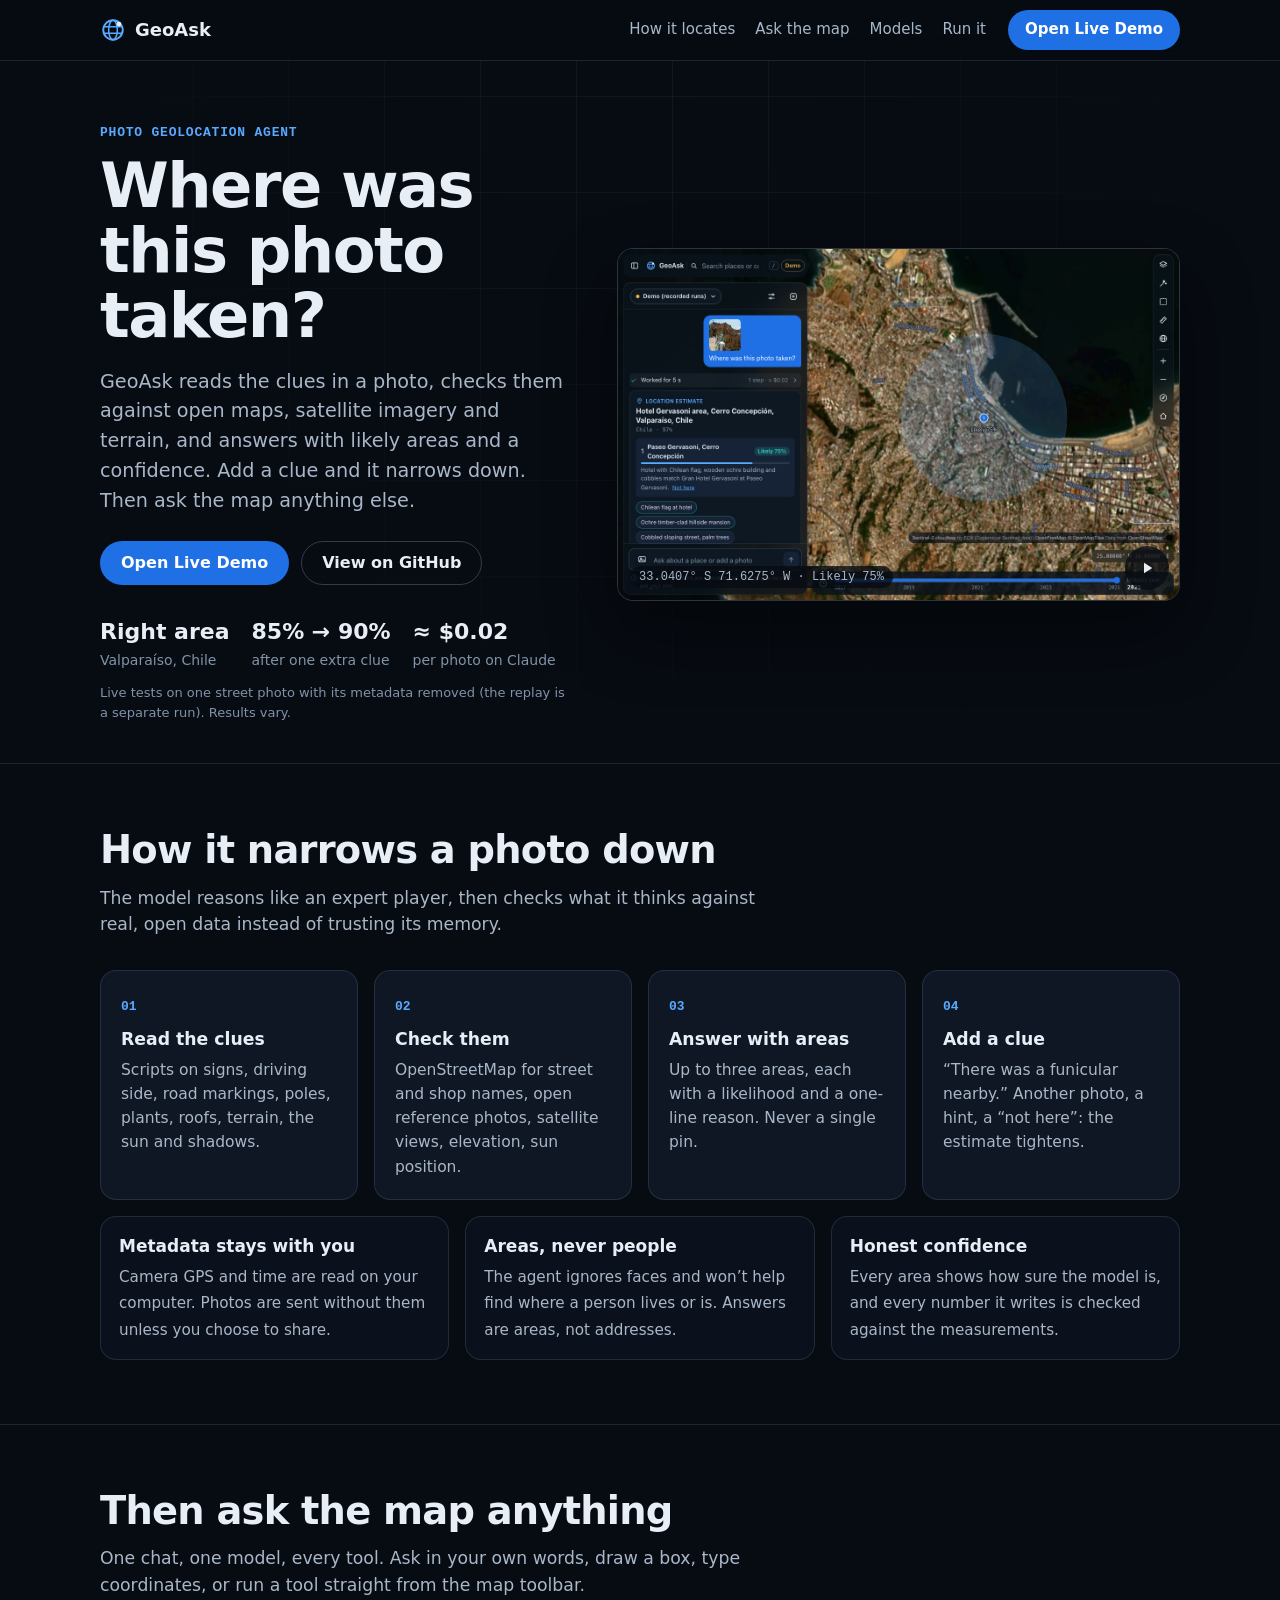
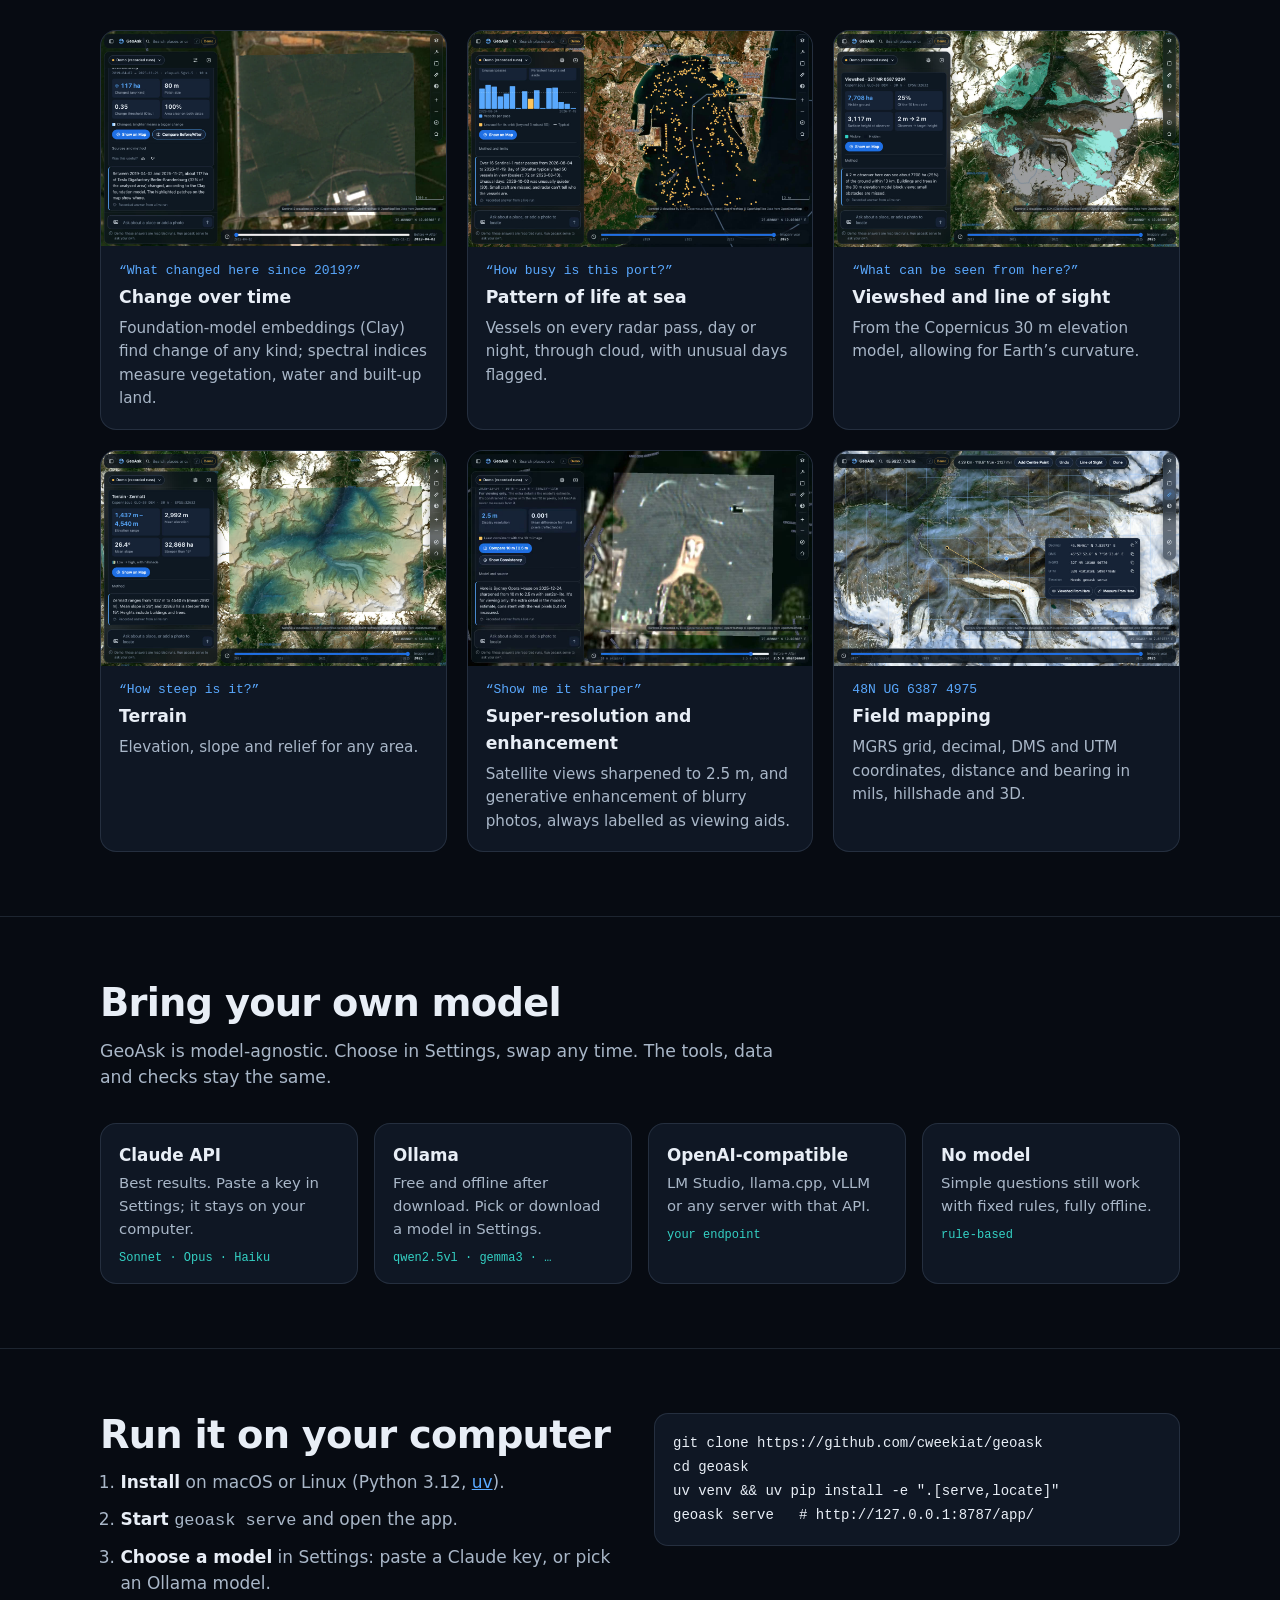
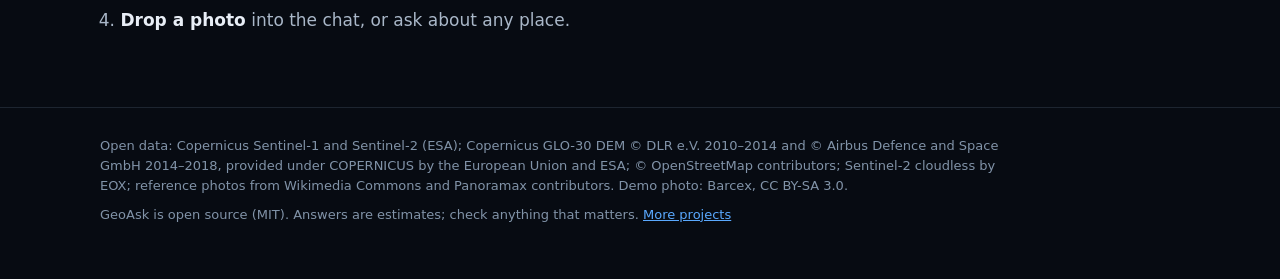
==== commit ceffde8f: "Publish the product only: untrack design and planning notes; link to more projects Co-Authored-By: C" ====
--- a/web/index.html
+++ b/web/index.html
@@ -240,7 +240,7 @@
 <footer>
   <div class="wrap">
     <p>Open data: Copernicus Sentinel-1 and Sentinel-2 (ESA); Copernicus GLO-30 DEM © DLR e.V. 2010–2014 and © Airbus Defence and Space GmbH 2014–2018, provided under COPERNICUS by the European Union and ESA; © OpenStreetMap contributors; Sentinel-2 cloudless by EOX; reference photos from Wikimedia Commons and Panoramax contributors. Demo photo: Barcex, CC BY-SA 3.0.</p>
-    <p>GeoAsk is open source (MIT). Answers are estimates; check anything that matters.</p>
+    <p>GeoAsk is open source (MIT). Answers are estimates; check anything that matters. <a href="https://cweekiat.github.io/">More projects</a></p>
   </div>
 </footer>
 
